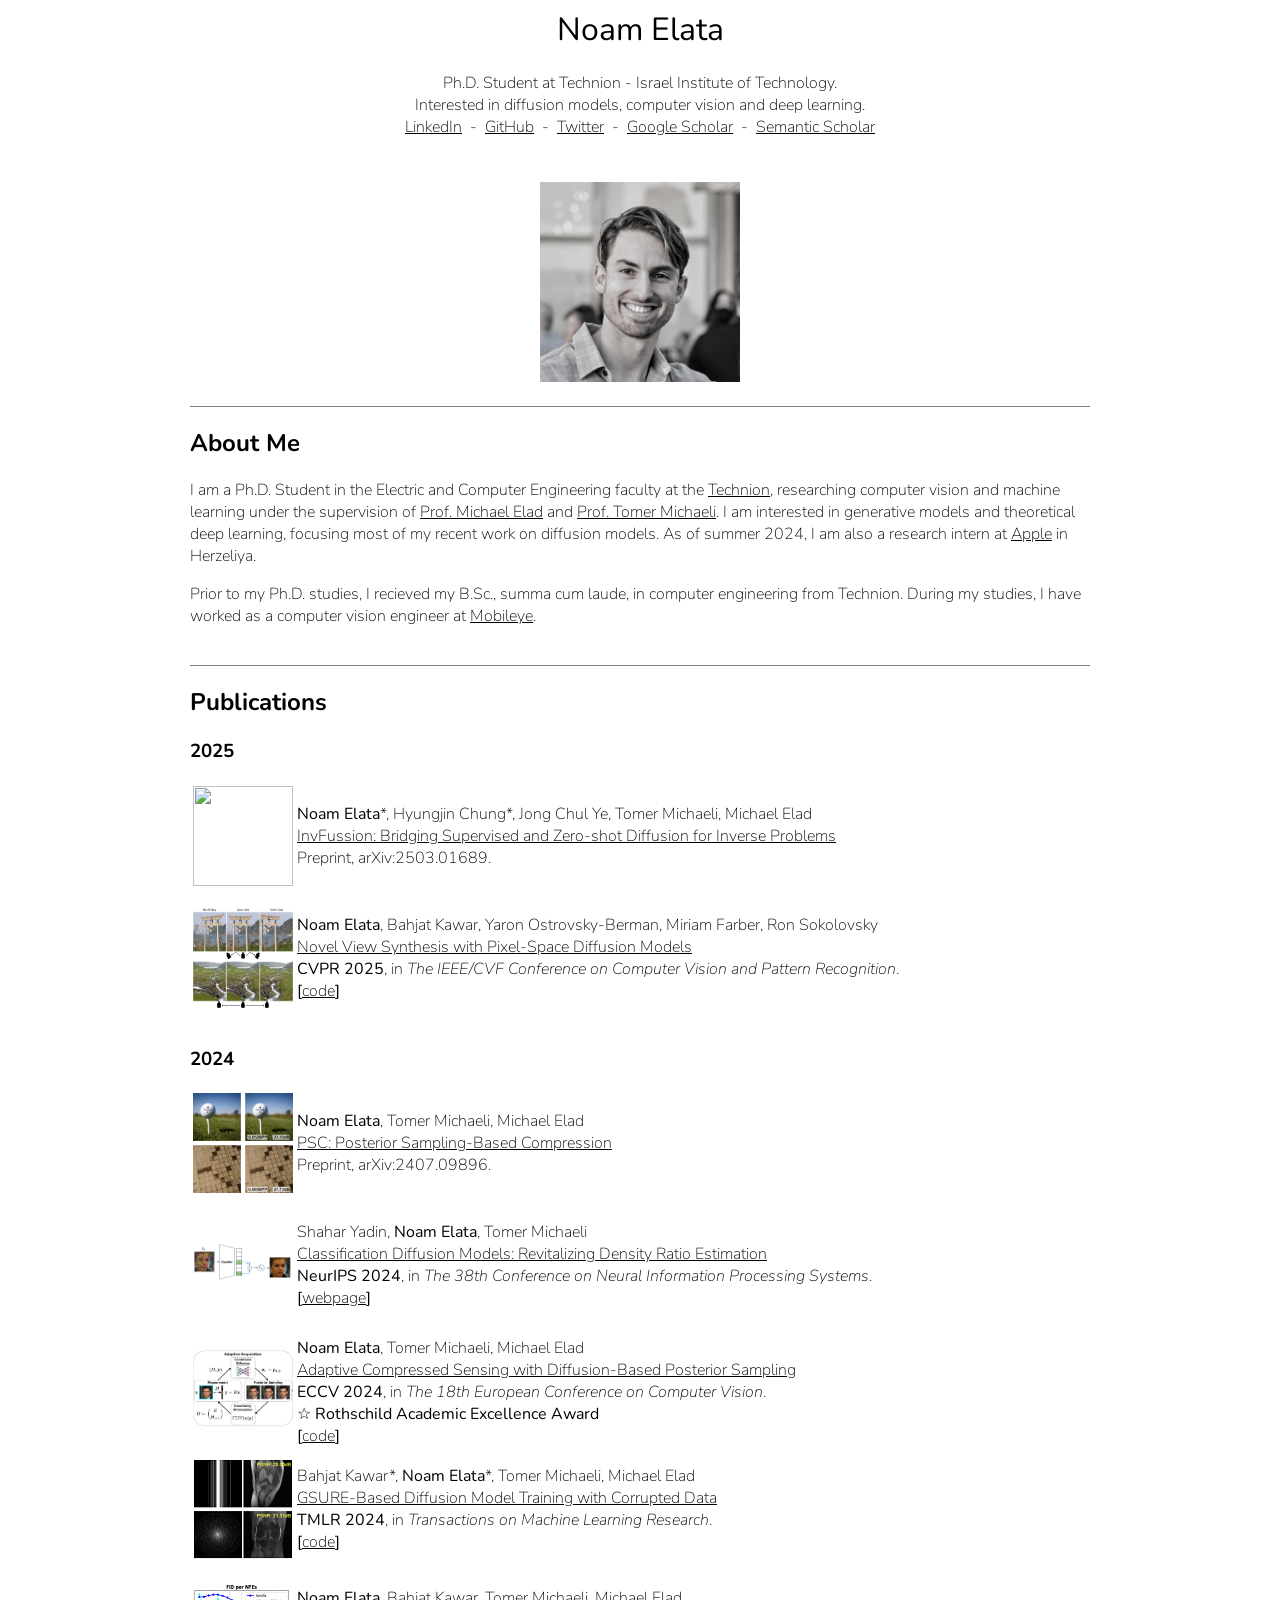
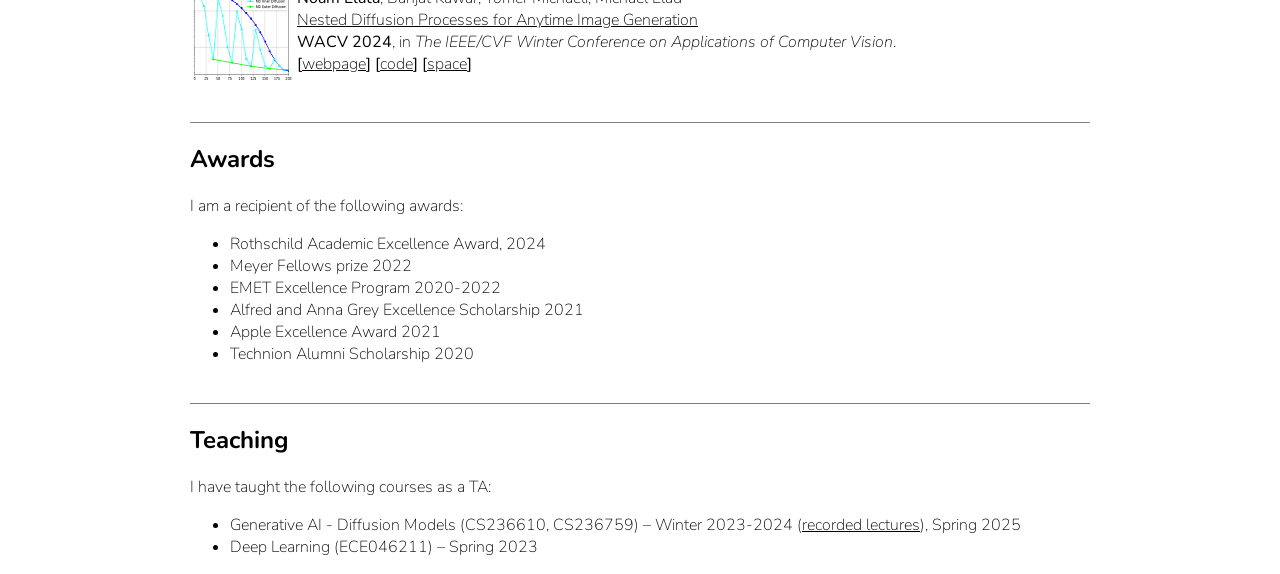
==== index.html @ 7df3a10f "adding invfussion" ====
<html>
<head>
<title>Noam Elata</title>
<meta name="google-site-verification" content="QjLkUt7GRHvXWyLqRw7NZ7MW0-3BEg5TfF4bl-kxZB0" />
<link rel="preconnect" href="https://fonts.googleapis.com">
<link rel="preconnect" href="https://fonts.gstatic.com" crossorigin>
<link href="https://fonts.googleapis.com/css2?family=Nunito:wght@200;400&display=swap" rel="stylesheet"> 
<style type="text/css">
.content {
    width:900px;
    text-align: left;
    font-family: 'Nunito', sans-serif;
    font-weight: 200;
}
h1 {
    font-weight: 400;
}
.banner {
    width:900px;
    padding:0px; margin:0px;
    position: absolute; top:4px; left:0px;
    z-index: 0;
}
.banner td {
    padding:0px; margin:0px;
}
.banner_img {
    width:132px; height: 132px;
    margin-right:9px;
    margin-left:9px;
}
.overlay {
    position: absolute; top:0px; left:0px;
    z-index: 1;
    text-align:center;
    width: 900px;
}
.grad-l {
    background: linear-gradient(to right, rgba(255, 255, 255, 0), rgba(255, 255, 255, 255));
    display:inline-block;
    height:140px;
    width:70px;
}
.grad-r {
    background: linear-gradient(to left, rgba(255, 255, 255, 0), rgba(255, 255, 255, 255));
    display:inline-block;
    height:140px;
    width:70px;
}
#vector-table {
    text-align:center;
    margin-left:5px;
    margin-right:5px;
    width:21px;
    transition: width 2s;
}
#vector-table tr, #vector-table td, #vector-table tbody {
    width:100%;
}
#vector-table td, .vt-like td {
    border: 1px solid gray;
    border-bottom: none;
}
#vector-table tr:last-child > td, .vt-like tr:last-child > td {
    border: 1px solid gray;
    border-bottom: 1px solid gray !important;
}
.menu-item {
    padding-left: 10px;
    padding-right: 10px;
    display:none;
}
.menu-item a {
    color:black;
    text-decoration:none;
}
.menu-item a:hover {
    text-decoration:underline;
}
.encdec {
    background-color:white;
    display:inline-block;
}
td.red {
    background:rgb(255,0,0);
}
td.blue {
    background:rgb(40,40,255);
}
td.green {
    background:rgb(0,150,0);
}
td.orange {
     background:rgb(255,165,0);
}
td.red:hover {
    background:rgb(255,50,50);
}
td.blue:hover {
    background:rgb(50,50,255);
}
td.green:hover {
    background:rgb(50,150,50);
}
td.orange:hover {
     background:rgb(255,205,40);
}
.lnk:link, .lnk:visited {
    color:black;
}
.lnk:hover {
    color:gray;
}
.article {
    height: 100px;
}
.article * {
    font-weight: 200;
}
.article b {
    font-weight: 400 !important;
}
.article-img {
    width:100px;
    height:100px;
    vertical-align:middle;
}
@media only screen and (max-width: 900px) {
    #banner-div { display:none !important; }
    #small-div { display:block !important; }
    .content { width:100% !important; }
    .article { margin-bottom:80px; }
}
</style>
<script type="text/javascript">
var shown = false;
function toggle_text() {
    var items = document.getElementsByClassName("menu-item");
    for (var i =0; i < items.length; i++) {
        if (shown) {
            items[i].style.display = "none";
        }
        else {
            items[i].style.display = "inline";
        }
    }
    shown = !shown;
}
function toggle_menu() {
    if (shown) {
        document.getElementById("vector-table").style.width="21px";
        setTimeout(toggle_text, 100);
    }
    else {
        document.getElementById("vector-table").style.width="161px";
        setTimeout(toggle_text, 1000);
    }
}
function show_menu() {
    if(!shown) {
        document.getElementById("vector-table").style.width="161px";
        setTimeout(toggle_text, 1000);
    }
}
</script>
</head>
<body dir="ltr">
<center><div class="content">
    <center>
        <h1>Noam Elata</h1>
        Ph.D. Student at Technion - Israel Institute of Technology.<br />
        Interested in diffusion models, computer vision and deep learning. <br />
        <a class="lnk" href="https://www.linkedin.com/in/noamelata">LinkedIn</a>&nbsp;&nbsp;-&nbsp;&nbsp;<a class="lnk" href="https://github.com/noamelata">GitHub</a>&nbsp;&nbsp;-&nbsp;&nbsp;<a class="lnk" href="https://twitter.com/noamelata">Twitter</a>&nbsp;&nbsp;-&nbsp;&nbsp;<a class="lnk" href="https://scholar.google.com/citations?user=88l-2DcAAAAJ">Google Scholar</a>&nbsp;&nbsp;-&nbsp;&nbsp;<a class="lnk" href="https://www.semanticscholar.org/author/Noam-Elata/2218362804">Semantic Scholar</a>
    </center>
    <br /><br />
    <div style="position:relative;height:180px;" id="banner-div">
        <center><img src="profile/Noam.jpg" style="width:200px;height:200px;" /></center>
    </div>

    <br /><br />
    <div id="about" style="border-top:1px solid gray;">
    <h2>About Me</h2>
    <p>
	I am a Ph.D. Student in the Electric and Computer Engineering faculty at the <a class="lnk" href="https://www.technion.ac.il/">Technion</a>, researching computer vision and machine learning under the supervision of <a class="lnk" href="https://elad.cs.technion.ac.il/">Prof. Michael Elad</a> and <a class="lnk" href="https://tomer.net.technion.ac.il/">Prof. Tomer Michaeli</a>. I am interested in generative models and theoretical deep learning, focusing most of my recent work on diffusion models. As of summer 2024, I am also a research intern at <a class="lnk" href="https://www.apple.com/">Apple</a> in Herzeliya.
    </p><p>
    Prior to my Ph.D. studies, I recieved my B.Sc., summa cum laude, in computer engineering from Technion. During my studies, I have worked as a computer vision engineer at <a class="lnk" href="https://www.mobileye.com/">Mobileye</a>.
    </p>
    </div>
    <br />
    <div id="pub" style="border-top:1px solid gray;">
    <h2>Publications</h2>
    <h3>2025</h3>

    <div class="article"><table><tr>
    <td valign="middle"><img src="figures/InvFussion.png" class="article-img" /></td>
    <td valign="middle"><b>Noam Elata</b>*, Hyungjin Chung*, Jong Chul Ye, Tomer Michaeli, Michael Elad<br />
    <a class="lnk" href="https://arxiv.org/abs/2504.01689">InvFussion: Bridging Supervised and Zero-shot Diffusion for Inverse Problems</a><br />
    Preprint, arXiv:2503.01689.<br />
    </tr></table></div> <br />
    <div class="article"><table><tr>
        <td valign="middle"><img src="figures/VIVID-icon.png" class="article-img" /></td>
        <td valign="middle"><b>Noam Elata</b>, Bahjat Kawar, Yaron Ostrovsky-Berman, Miriam Farber, Ron Sokolovsky<br />
        <a class="lnk" href="https://arxiv.org/abs/2411.07765">Novel View Synthesis with Pixel-Space Diffusion Models</a><br />
        <b>CVPR 2025</b>, in <i>The IEEE/CVF Conference on Computer Vision and Pattern Recognition</i>.<br />
         <b>[</b><a class="lnk" href="https://github.com/apple/ml-vivid">code</a><b>]</b></td>
    </tr></table></div> <br />
    <h3>2024</h3>
    <div class="article"><table><tr>
        <td valign="middle"><img src="figures/compression-icon.png" class="article-img" /></td>
        <td valign="middle"><b>Noam Elata</b>, Tomer Michaeli, Michael Elad<br />
        <a class="lnk" href="https://arxiv.org/abs/2407.09896">PSC: Posterior Sampling-Based Compression</a><br />
        Preprint, arXiv:2407.09896.<br />
        <!-- <b>[</b><a class="lnk" href="https://github.com/noamelata/AdaSense">code</a><b>]</b></td> -->
    </tr></table></div> <br />
    <div class="article"><table><tr>
        <td valign="middle"><img src="figures/CDM.png" class="article-img" /></td>
        <td valign="middle">Shahar Yadin, <b>Noam Elata</b>, Tomer Michaeli<br />
        <a class="lnk" href="https://arxiv.org/abs/2402.10095">Classification Diffusion Models: Revitalizing Density Ratio Estimation</a><br />
        <b>NeurIPS 2024</b>, in <i>The 38th Conference on Neural Information Processing Systems</i>.<br />
        <b>[</b><a class="lnk" href="https://shaharyadin.github.io/CDM/">webpage</a><b>]</b></td>
    </tr></table></div> <br />
    <div class="article"><table><tr>
        <td valign="middle"><img src="figures/AdaSense-Diagram.png" class="article-img" /></td>
        <td valign="middle"><b>Noam Elata</b>, Tomer Michaeli, Michael Elad<br />
        <a class="lnk" href="https://arxiv.org/abs/2407.08256">Adaptive Compressed Sensing with Diffusion-Based Posterior Sampling</a><br />
        <b>ECCV 2024</b>, in <i>The 18th European Conference on Computer Vision</i>.<br />
        <b> &star; Rothschild Academic Excellence Award</b><br />
        <b>[</b><a class="lnk" href="https://github.com/noamelata/AdaSense">code</a><b>]</b></td>
    </tr></table></div> <br />
    <div class="article"><table><tr>
        <td valign="middle"><img src="figures/gsure.png" class="article-img" /></td>
        <td valign="middle">Bahjat Kawar*, <b>Noam Elata</b>*, Tomer Michaeli, Michael Elad<br />
        <a class="lnk" href="https://arxiv.org/abs/2305.13128">GSURE-Based Diffusion Model Training with Corrupted Data</a><br />
        <b>TMLR 2024</b>, in <i>Transactions on Machine Learning Research</i>.<br />
        <b>[</b><a class="lnk" href="https://github.com/bahjat-kawar/gsure-diffusion">code</a><b>]</b></td>
    </tr></table></div> <br />
	    <div class="article"><table><tr>
        <td valign="middle"><img src="figures/nested.png" class="article-img" /></td>
        <td valign="middle"><b>Noam Elata</b>, Bahjat Kawar, Tomer Michaeli, Michael Elad<br />
        <a class="lnk" href="https://arxiv.org/abs/2305.19066">Nested Diffusion Processes for Anytime Image Generation</a><br />
        <b>WACV 2024</b>, in <i>The IEEE/CVF Winter Conference on Applications of Computer Vision</i>.<br />
        <b>[</b><a class="lnk" href="https://noamelata.github.io/NestedDiffusion">webpage</a><b>]</b>
        <b>[</b><a class="lnk" href="https://github.com/noamelata/NestedDiffusion">code</a><b>]</b>
        <b>[</b><a class="lnk" href="https://huggingface.co/spaces/noamelata/Nested-Diffusion">space</a><b>]</b></td>
    </tr></table></div> <br />    
    <br />
    <div id="awards" style="border-top:1px solid gray;">
    <h2>Awards</h2>
    I am a recipient of the following awards:
    <ul>
        <li>Rothschild Academic Excellence Award, 2024</li>
        <li>Meyer Fellows prize 2022</li>
        <li>EMET Excellence Program 2020-2022</li>
        <li>Alfred and Anna Grey Excellence Scholarship 2021</li>
        <li>Apple Excellence Award 2021</li>
        <li>Technion Alumni Scholarship 2020</li>
    </ul>
    </div>
    <br />
    <div id="teach" style="border-top:1px solid gray;">
    <h2>Teaching</h2>
    I have taught the following courses as a TA:
    <ul>
        <li>Generative AI - Diffusion Models (CS236610, CS236759) &ndash; Winter 2023-2024 (<a class="lnk" href=https://www.youtube.com/playlist?list=PL0H3pMD88m8XPBlWoWGyal45MtnwKLSkQ>recorded lectures</a>), Spring 2025 </li>
        <li>Deep Learning (ECE046211) &ndash; Spring 2023</li>
    </ul>
    </div>
</div></center>
</body>
</html>
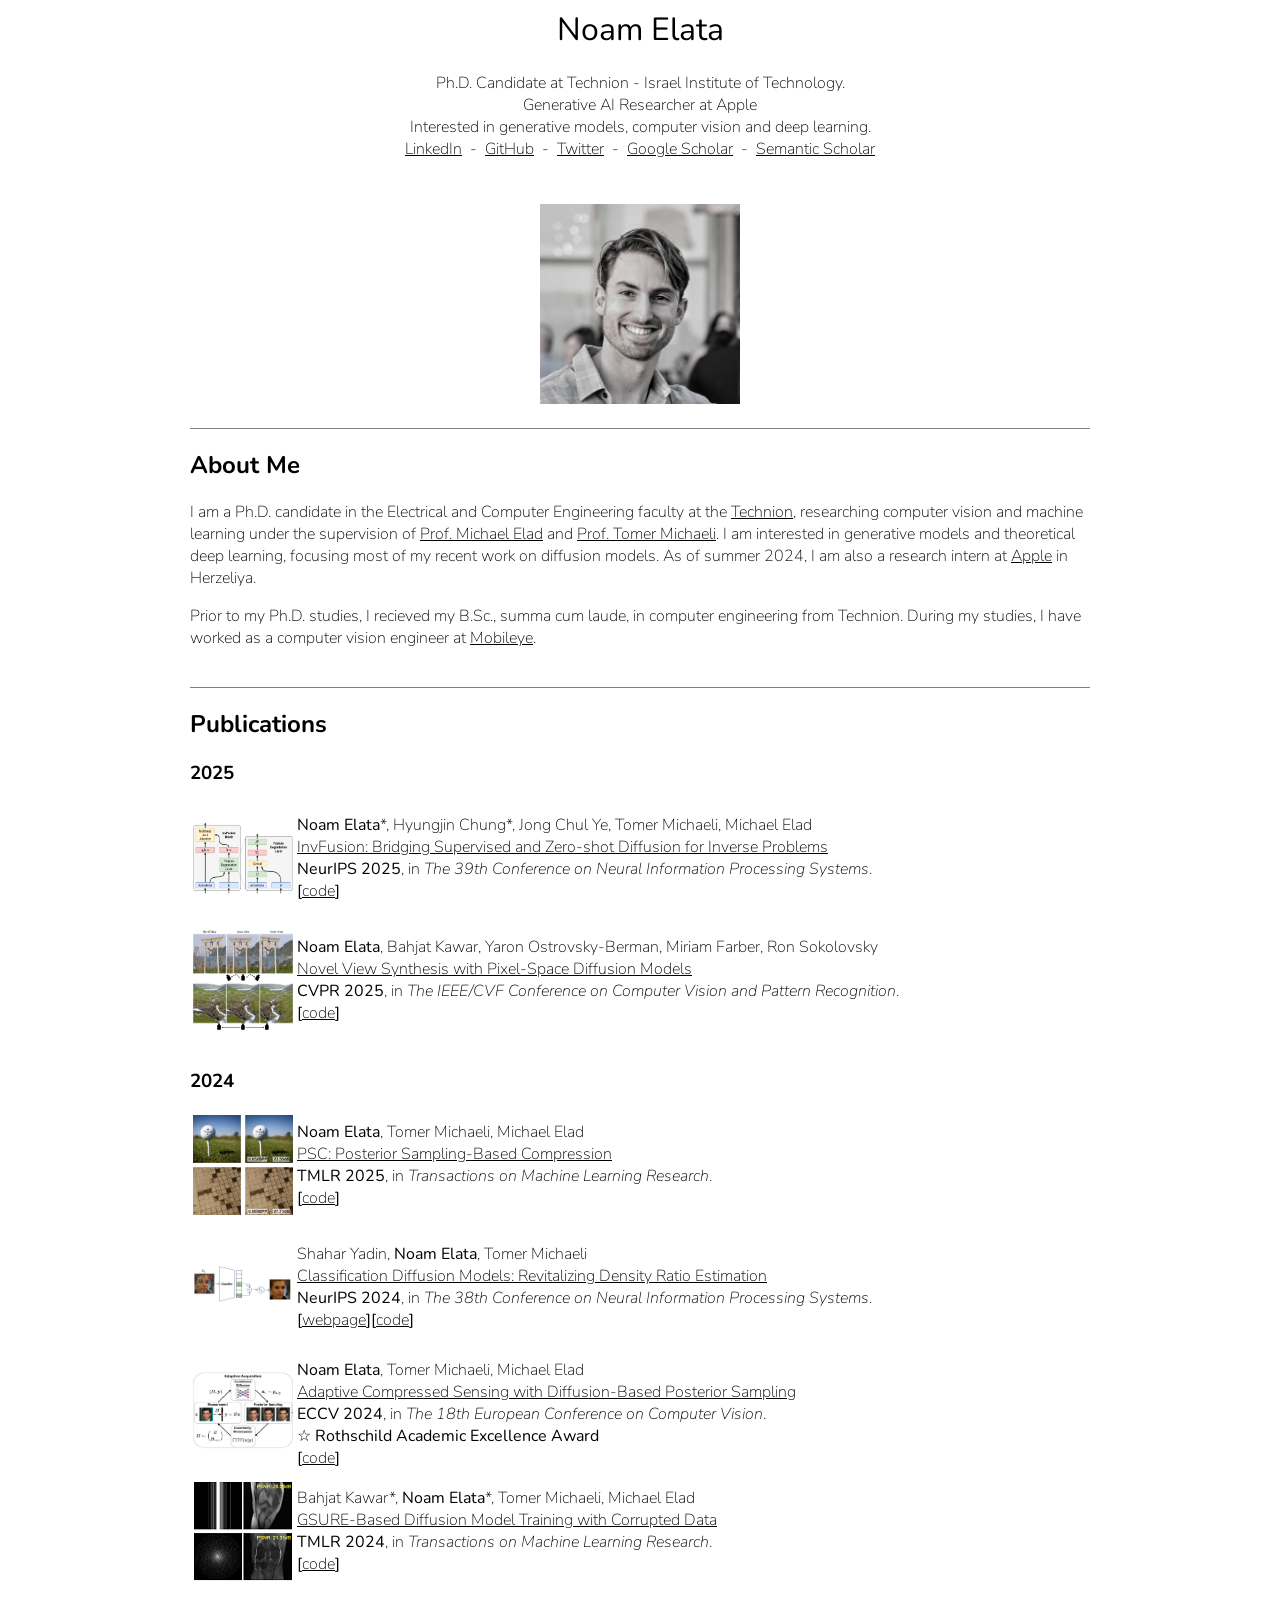
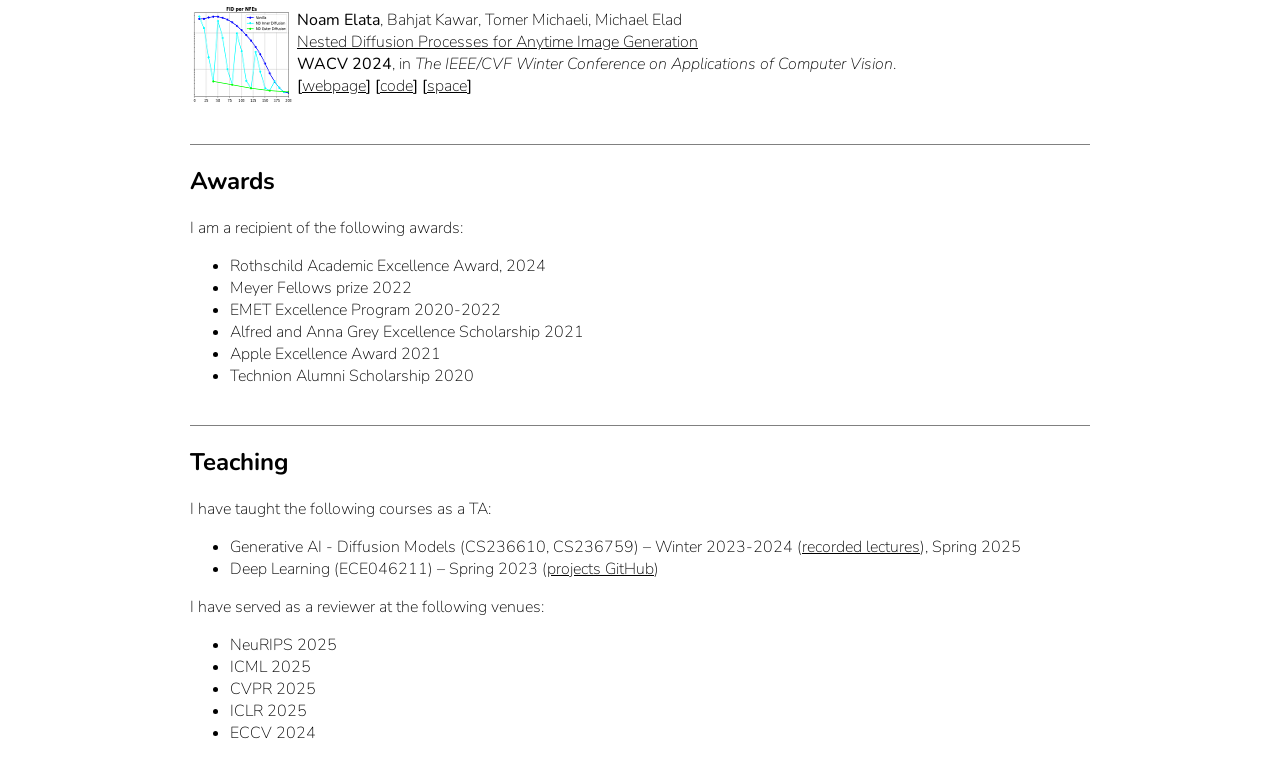
==== commit d5aceef0: "acceptance updates" ====
--- a/index.html
+++ b/index.html
@@ -168,8 +168,9 @@
 <center><div class="content">
     <center>
         <h1>Noam Elata</h1>
-        Ph.D. Student at Technion - Israel Institute of Technology.<br />
-        Interested in diffusion models, computer vision and deep learning. <br />
+        Ph.D. Candidate at Technion - Israel Institute of Technology.<br />
+        Generative AI Researcher at Apple<br />
+        Interested in generative models, computer vision and deep learning. <br />
         <a class="lnk" href="https://www.linkedin.com/in/noamelata">LinkedIn</a>&nbsp;&nbsp;-&nbsp;&nbsp;<a class="lnk" href="https://github.com/noamelata">GitHub</a>&nbsp;&nbsp;-&nbsp;&nbsp;<a class="lnk" href="https://twitter.com/noamelata">Twitter</a>&nbsp;&nbsp;-&nbsp;&nbsp;<a class="lnk" href="https://scholar.google.com/citations?user=88l-2DcAAAAJ">Google Scholar</a>&nbsp;&nbsp;-&nbsp;&nbsp;<a class="lnk" href="https://www.semanticscholar.org/author/Noam-Elata/2218362804">Semantic Scholar</a>
     </center>
     <br /><br />
@@ -181,7 +182,7 @@
     <div id="about" style="border-top:1px solid gray;">
     <h2>About Me</h2>
     <p>
-	I am a Ph.D. Student in the Electric and Computer Engineering faculty at the <a class="lnk" href="https://www.technion.ac.il/">Technion</a>, researching computer vision and machine learning under the supervision of <a class="lnk" href="https://elad.cs.technion.ac.il/">Prof. Michael Elad</a> and <a class="lnk" href="https://tomer.net.technion.ac.il/">Prof. Tomer Michaeli</a>. I am interested in generative models and theoretical deep learning, focusing most of my recent work on diffusion models. As of summer 2024, I am also a research intern at <a class="lnk" href="https://www.apple.com/">Apple</a> in Herzeliya.
+	I am a Ph.D. candidate in the Electrical and Computer Engineering faculty at the <a class="lnk" href="https://www.technion.ac.il/">Technion</a>, researching computer vision and machine learning under the supervision of <a class="lnk" href="https://elad.cs.technion.ac.il/">Prof. Michael Elad</a> and <a class="lnk" href="https://tomer.net.technion.ac.il/">Prof. Tomer Michaeli</a>. I am interested in generative models and theoretical deep learning, focusing most of my recent work on diffusion models. As of summer 2024, I am also a research intern at <a class="lnk" href="https://www.apple.com/">Apple</a> in Herzeliya.
     </p><p>
     Prior to my Ph.D. studies, I recieved my B.Sc., summa cum laude, in computer engineering from Technion. During my studies, I have worked as a computer vision engineer at <a class="lnk" href="https://www.mobileye.com/">Mobileye</a>.
     </p>
@@ -192,32 +193,33 @@
     <h3>2025</h3>
 
     <div class="article"><table><tr>
-    <td valign="middle"><img src="figures/InvFussion.png" class="article-img" /></td>
-    <td valign="middle"><b>Noam Elata</b>*, Hyungjin Chung*, Jong Chul Ye, Tomer Michaeli, Michael Elad<br />
-    <a class="lnk" href="https://arxiv.org/abs/2504.01689">InvFussion: Bridging Supervised and Zero-shot Diffusion for Inverse Problems</a><br />
-    Preprint, arXiv:2503.01689.<br />
+        <td valign="middle"><img src="figures/InvFusion.png" class="article-img" /></td>
+        <td valign="middle"><b>Noam Elata</b>*, Hyungjin Chung*, Jong Chul Ye, Tomer Michaeli, Michael Elad<br />
+        <a class="lnk" href="https://arxiv.org/abs/2504.01689">InvFusion: Bridging Supervised and Zero-shot Diffusion for Inverse Problems</a><br />
+        <b>NeurIPS 2025</b>, in <i>The 39th Conference on Neural Information Processing Systems</i>.<br />
+        <b>[</b><a class="lnk" href="https://github.com/noamelata/InvFusion">code</a><b>]</b></td>
     </tr></table></div> <br />
     <div class="article"><table><tr>
         <td valign="middle"><img src="figures/VIVID-icon.png" class="article-img" /></td>
         <td valign="middle"><b>Noam Elata</b>, Bahjat Kawar, Yaron Ostrovsky-Berman, Miriam Farber, Ron Sokolovsky<br />
         <a class="lnk" href="https://arxiv.org/abs/2411.07765">Novel View Synthesis with Pixel-Space Diffusion Models</a><br />
         <b>CVPR 2025</b>, in <i>The IEEE/CVF Conference on Computer Vision and Pattern Recognition</i>.<br />
-         <b>[</b><a class="lnk" href="https://github.com/apple/ml-vivid">code</a><b>]</b></td>
+        <b>[</b><a class="lnk" href="https://github.com/apple/ml-vivid">code</a><b>]</b></td>
     </tr></table></div> <br />
     <h3>2024</h3>
     <div class="article"><table><tr>
         <td valign="middle"><img src="figures/compression-icon.png" class="article-img" /></td>
         <td valign="middle"><b>Noam Elata</b>, Tomer Michaeli, Michael Elad<br />
         <a class="lnk" href="https://arxiv.org/abs/2407.09896">PSC: Posterior Sampling-Based Compression</a><br />
-        Preprint, arXiv:2407.09896.<br />
-        <!-- <b>[</b><a class="lnk" href="https://github.com/noamelata/AdaSense">code</a><b>]</b></td> -->
+        <b>TMLR 2025</b>, in <i>Transactions on Machine Learning Research</i>.<br />
+        <b>[</b><a class="lnk" href="https://github.com/noamelata/PSC">code</a><b>]</b></td>
     </tr></table></div> <br />
     <div class="article"><table><tr>
         <td valign="middle"><img src="figures/CDM.png" class="article-img" /></td>
         <td valign="middle">Shahar Yadin, <b>Noam Elata</b>, Tomer Michaeli<br />
         <a class="lnk" href="https://arxiv.org/abs/2402.10095">Classification Diffusion Models: Revitalizing Density Ratio Estimation</a><br />
         <b>NeurIPS 2024</b>, in <i>The 38th Conference on Neural Information Processing Systems</i>.<br />
-        <b>[</b><a class="lnk" href="https://shaharyadin.github.io/CDM/">webpage</a><b>]</b></td>
+        <b>[</b><a class="lnk" href="https://shaharyadin.github.io/CDM/">webpage</a><b>][</b><a class="lnk" href="https://github.com/shaharYadin/CDM">code</a><b>]</b></td>
     </tr></table></div> <br />
     <div class="article"><table><tr>
         <td valign="middle"><img src="figures/AdaSense-Diagram.png" class="article-img" /></td>
@@ -262,7 +264,15 @@
     I have taught the following courses as a TA:
     <ul>
         <li>Generative AI - Diffusion Models (CS236610, CS236759) &ndash; Winter 2023-2024 (<a class="lnk" href=https://www.youtube.com/playlist?list=PL0H3pMD88m8XPBlWoWGyal45MtnwKLSkQ>recorded lectures</a>), Spring 2025 </li>
-        <li>Deep Learning (ECE046211) &ndash; Spring 2023</li>
+        <li>Deep Learning (ECE046211) &ndash; Spring 2023 (<a class="lnk" href=https://taldatech.github.io/ee046211-deep-learning/>projects GitHub</a>)</li>
+    </ul>
+    I have served as a reviewer at the following venues:
+    <ul>
+        <li>NeuRIPS 2025</li>
+        <li>ICML 2025</li>
+        <li>CVPR 2025</li>
+        <li>ICLR 2025</li>
+        <li>ECCV 2024</li>
     </ul>
     </div>
 </div></center>
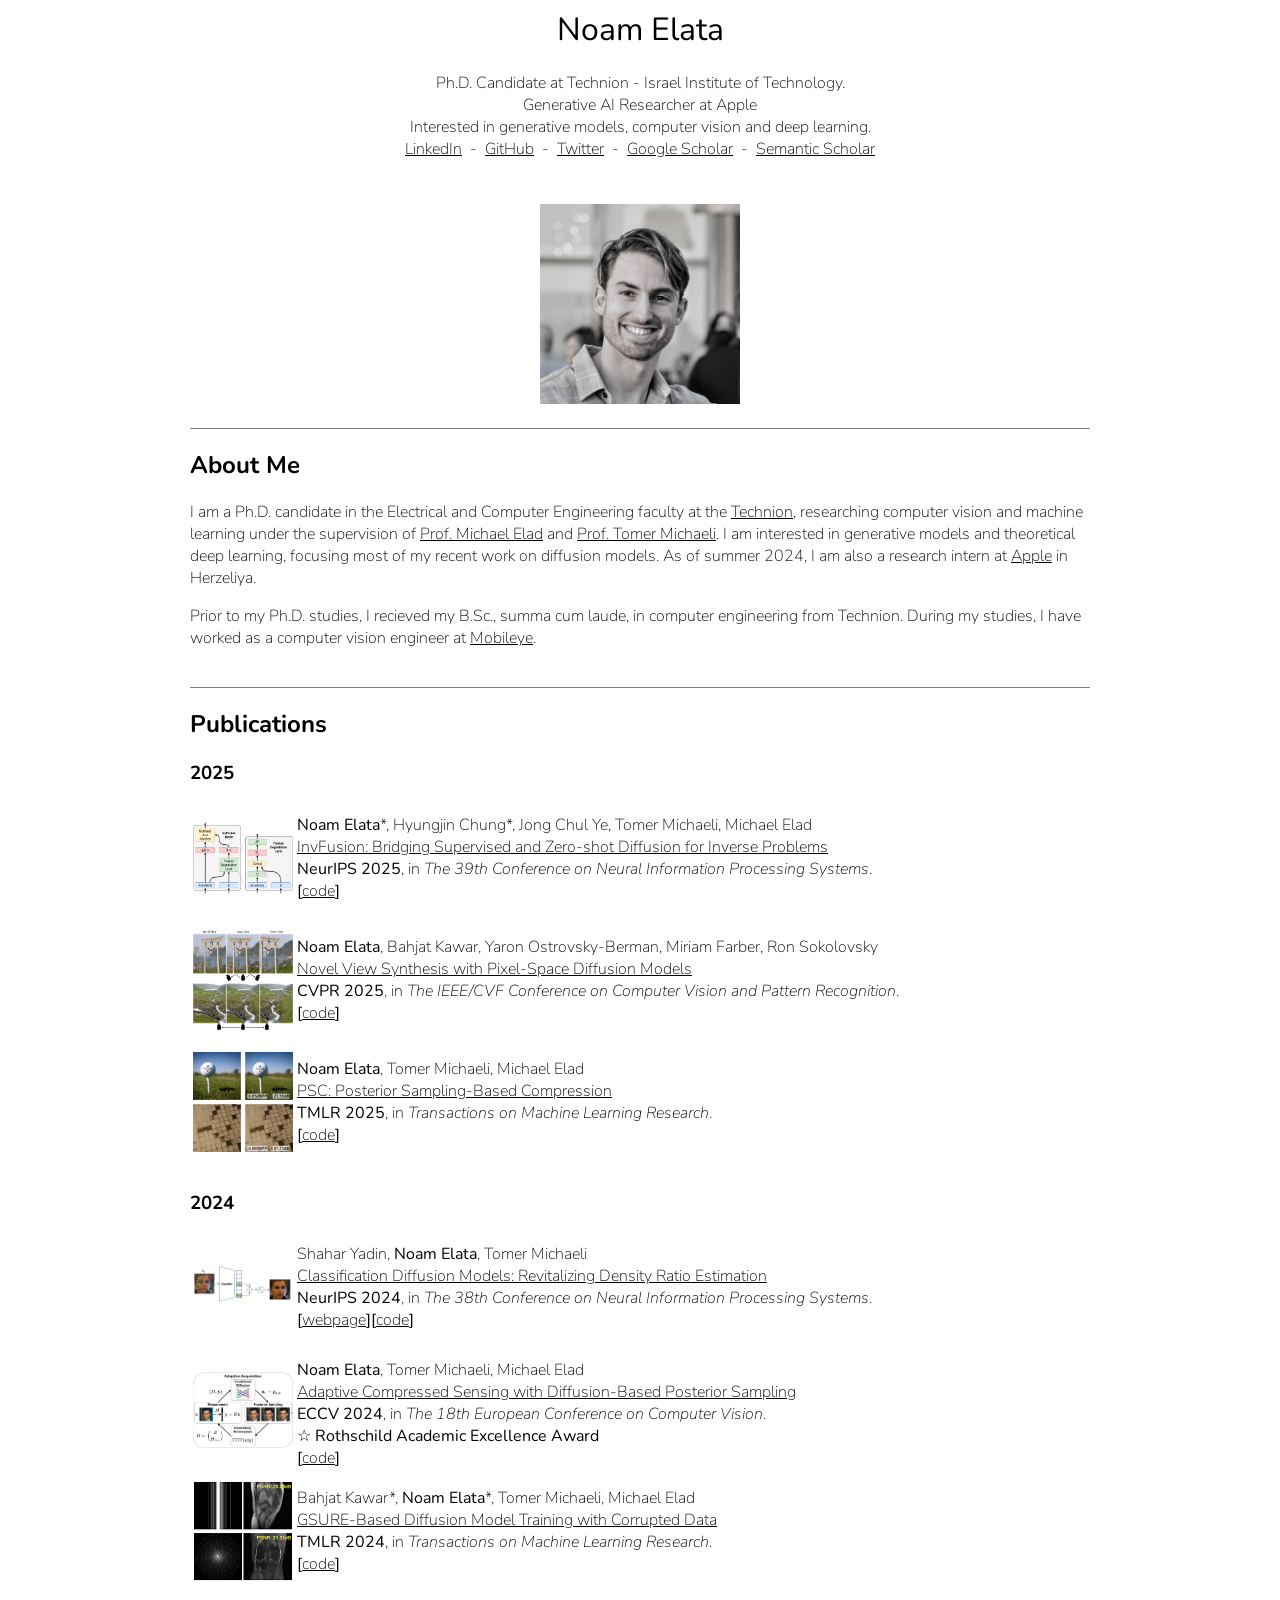
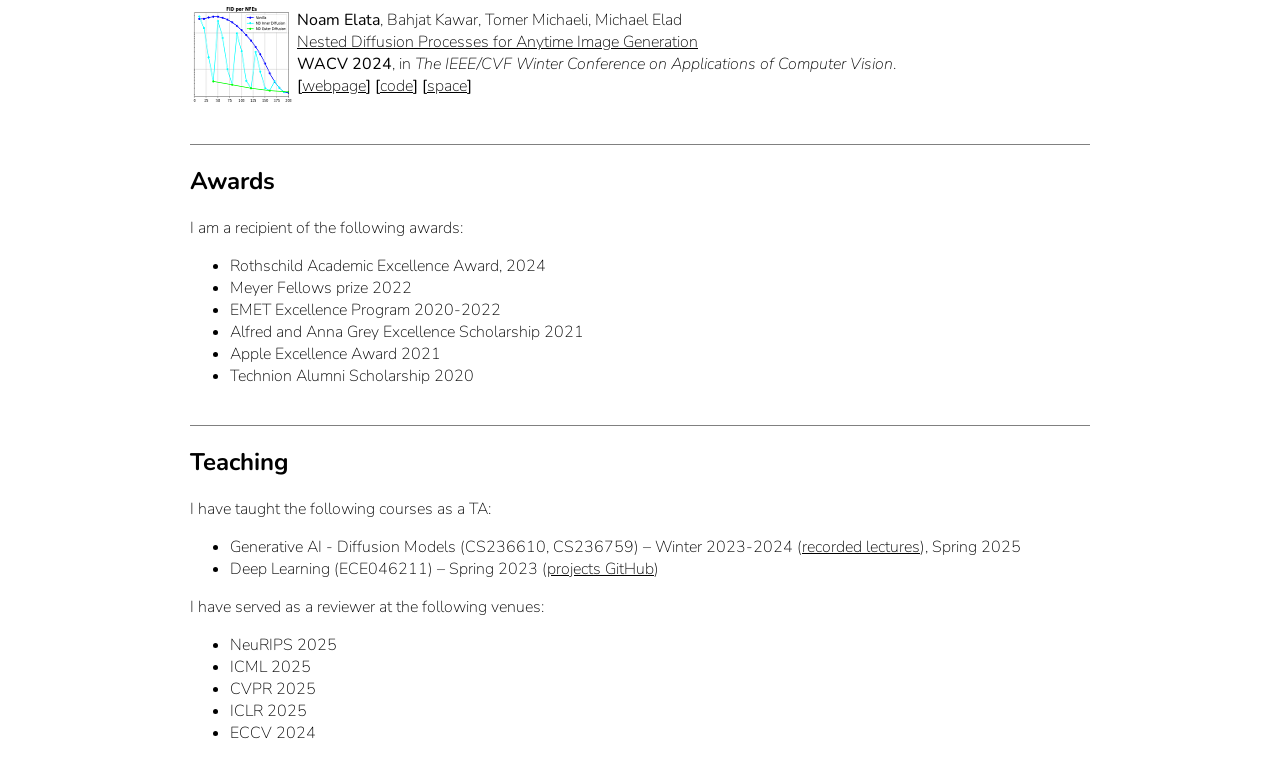
==== commit 7a3b2e44: "moving PSC" ====
--- a/index.html
+++ b/index.html
@@ -206,7 +206,6 @@
         <b>CVPR 2025</b>, in <i>The IEEE/CVF Conference on Computer Vision and Pattern Recognition</i>.<br />
         <b>[</b><a class="lnk" href="https://github.com/apple/ml-vivid">code</a><b>]</b></td>
     </tr></table></div> <br />
-    <h3>2024</h3>
     <div class="article"><table><tr>
         <td valign="middle"><img src="figures/compression-icon.png" class="article-img" /></td>
         <td valign="middle"><b>Noam Elata</b>, Tomer Michaeli, Michael Elad<br />
@@ -214,6 +213,7 @@
         <b>TMLR 2025</b>, in <i>Transactions on Machine Learning Research</i>.<br />
         <b>[</b><a class="lnk" href="https://github.com/noamelata/PSC">code</a><b>]</b></td>
     </tr></table></div> <br />
+    <h3>2024</h3>
     <div class="article"><table><tr>
         <td valign="middle"><img src="figures/CDM.png" class="article-img" /></td>
         <td valign="middle">Shahar Yadin, <b>Noam Elata</b>, Tomer Michaeli<br />
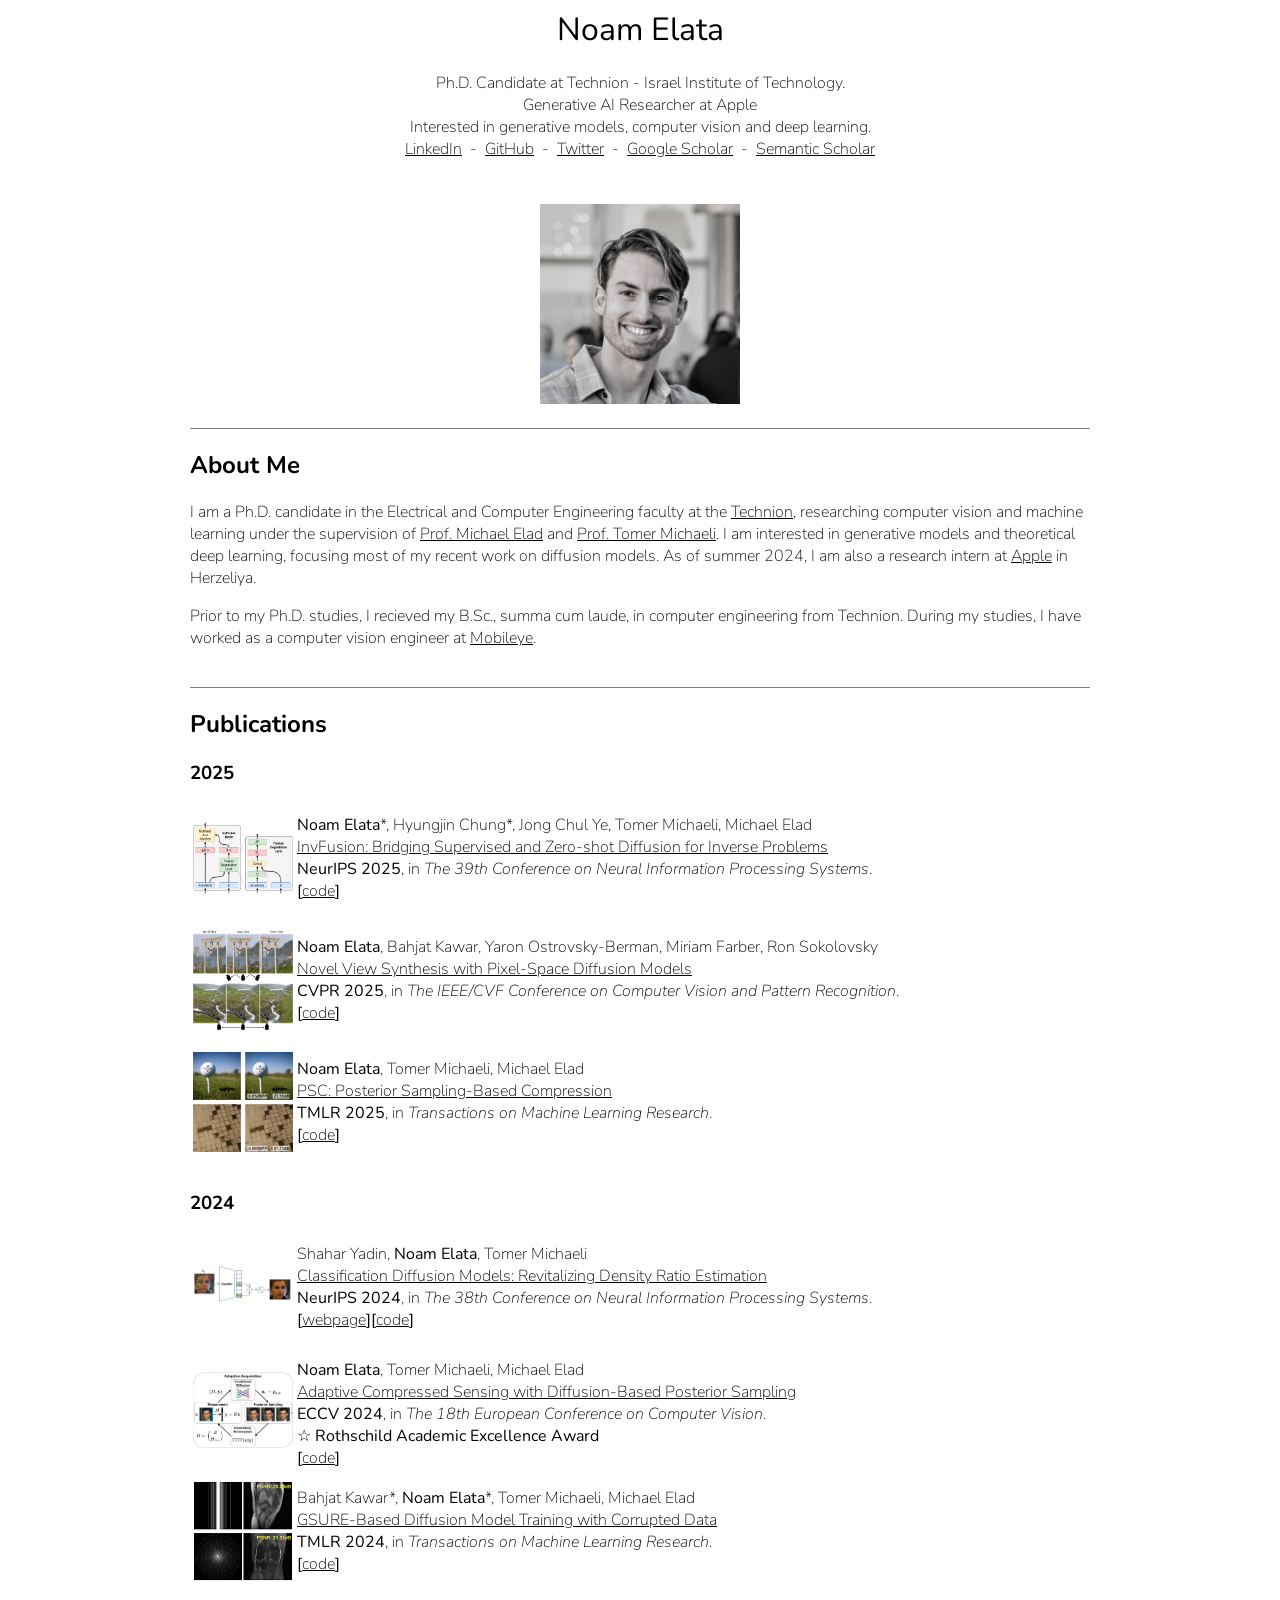
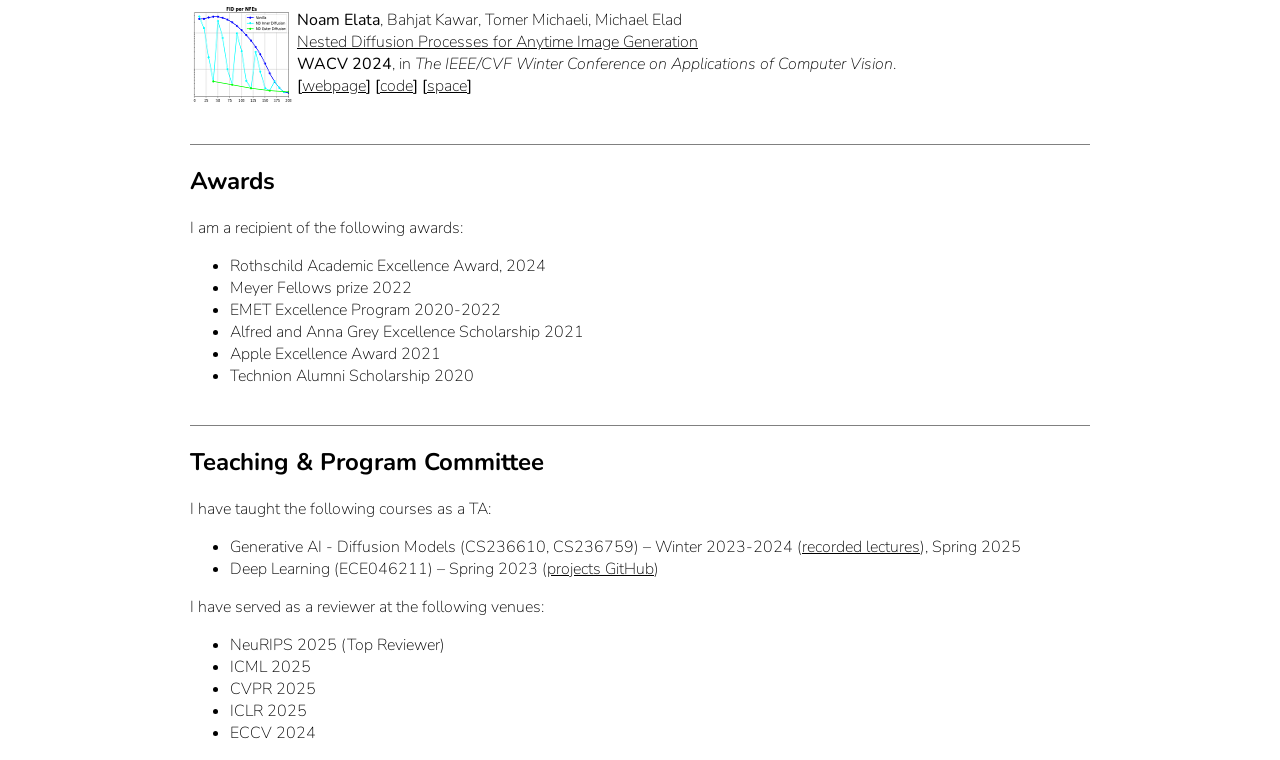
==== commit 3884697a: "updates" ====
--- a/index.html
+++ b/index.html
@@ -260,7 +260,7 @@
     </div>
     <br />
     <div id="teach" style="border-top:1px solid gray;">
-    <h2>Teaching</h2>
+    <h2>Teaching & Program Committee</h2>
     I have taught the following courses as a TA:
     <ul>
         <li>Generative AI - Diffusion Models (CS236610, CS236759) &ndash; Winter 2023-2024 (<a class="lnk" href=https://www.youtube.com/playlist?list=PL0H3pMD88m8XPBlWoWGyal45MtnwKLSkQ>recorded lectures</a>), Spring 2025 </li>
@@ -268,7 +268,7 @@
     </ul>
     I have served as a reviewer at the following venues:
     <ul>
-        <li>NeuRIPS 2025</li>
+        <li>NeuRIPS 2025 (Top Reviewer)</li>
         <li>ICML 2025</li>
         <li>CVPR 2025</li>
         <li>ICLR 2025</li>
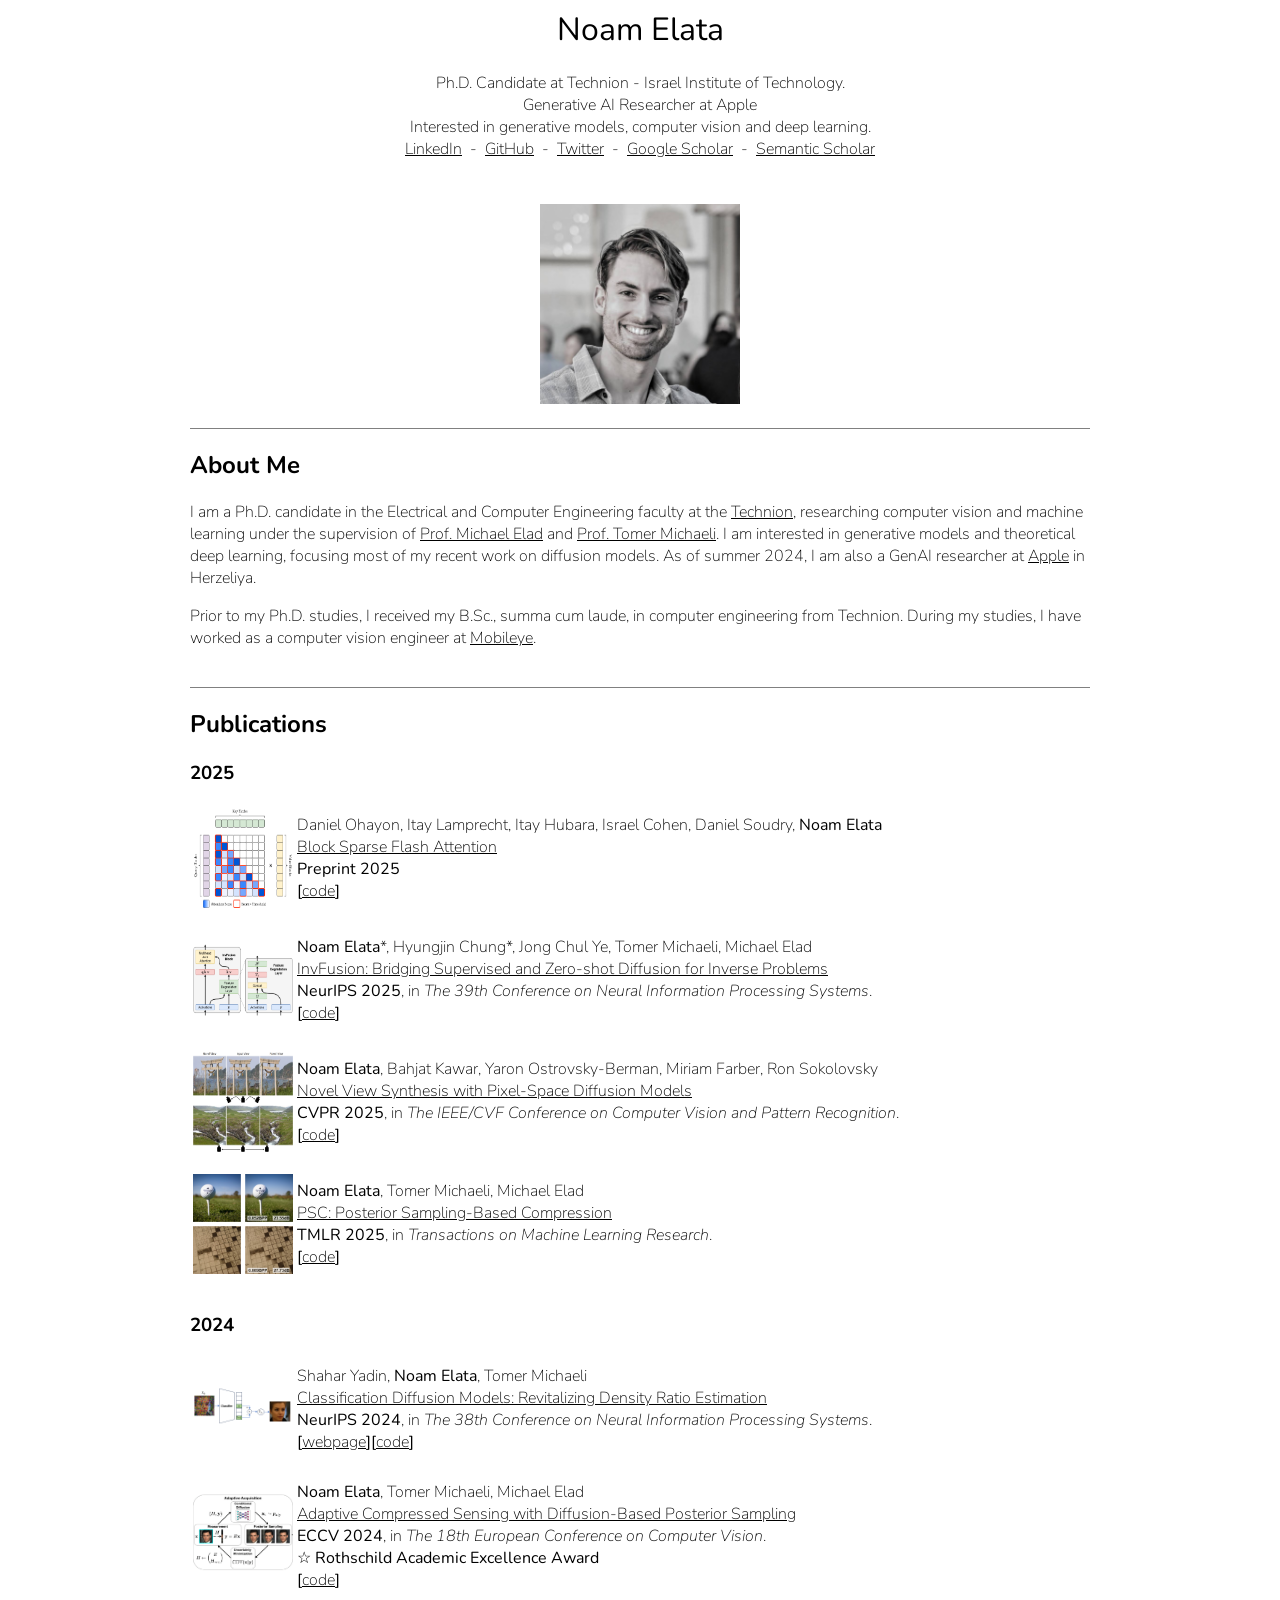
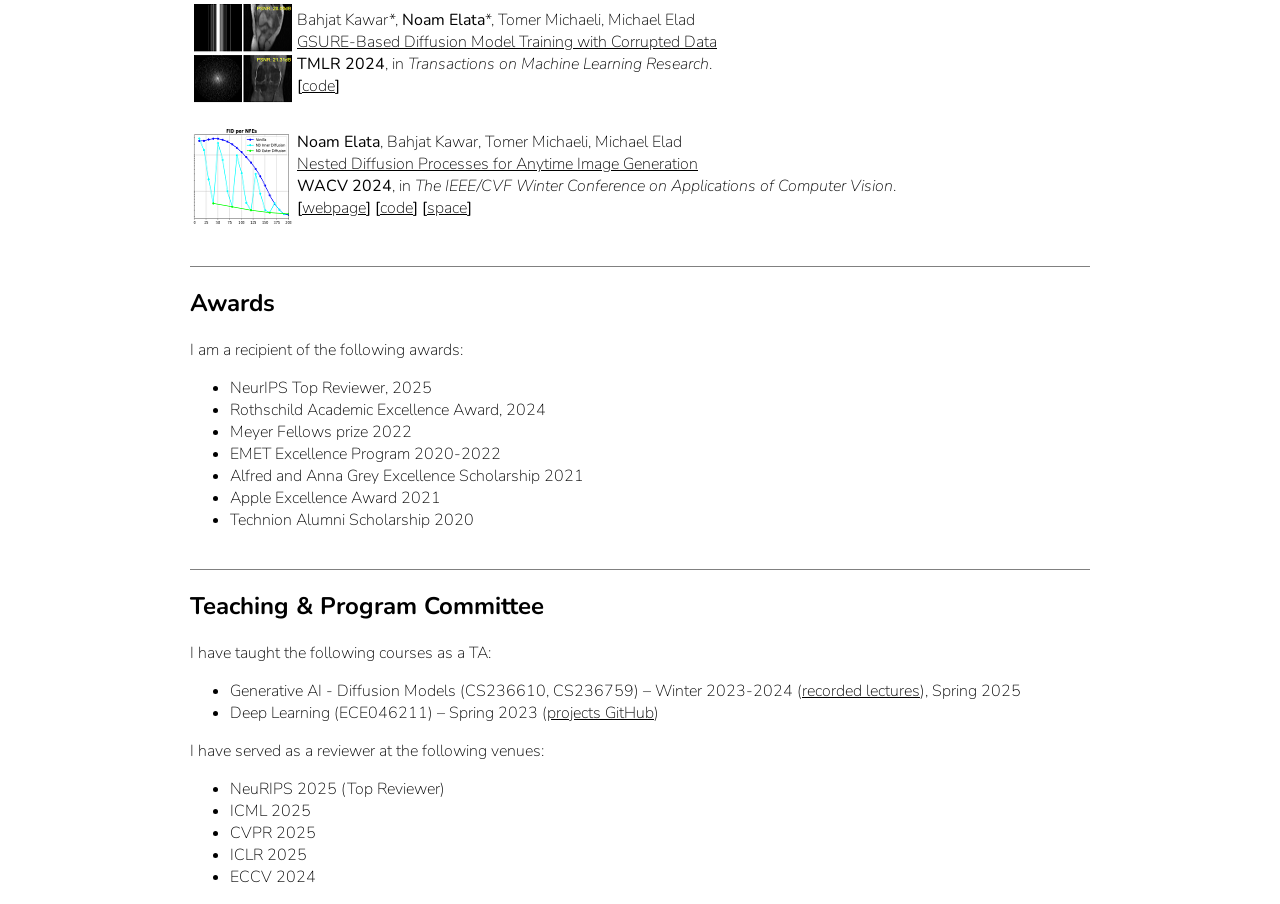
==== commit 8768b902: "adding BSFA" ====
--- a/index.html
+++ b/index.html
@@ -182,16 +182,22 @@
     <div id="about" style="border-top:1px solid gray;">
     <h2>About Me</h2>
     <p>
-	I am a Ph.D. candidate in the Electrical and Computer Engineering faculty at the <a class="lnk" href="https://www.technion.ac.il/">Technion</a>, researching computer vision and machine learning under the supervision of <a class="lnk" href="https://elad.cs.technion.ac.il/">Prof. Michael Elad</a> and <a class="lnk" href="https://tomer.net.technion.ac.il/">Prof. Tomer Michaeli</a>. I am interested in generative models and theoretical deep learning, focusing most of my recent work on diffusion models. As of summer 2024, I am also a research intern at <a class="lnk" href="https://www.apple.com/">Apple</a> in Herzeliya.
+	I am a Ph.D. candidate in the Electrical and Computer Engineering faculty at the <a class="lnk" href="https://www.technion.ac.il/">Technion</a>, researching computer vision and machine learning under the supervision of <a class="lnk" href="https://elad.cs.technion.ac.il/">Prof. Michael Elad</a> and <a class="lnk" href="https://tomer.net.technion.ac.il/">Prof. Tomer Michaeli</a>. I am interested in generative models and theoretical deep learning, focusing most of my recent work on diffusion models. As of summer 2024, I am also a GenAI researcher at <a class="lnk" href="https://www.apple.com/">Apple</a> in Herzeliya.
     </p><p>
-    Prior to my Ph.D. studies, I recieved my B.Sc., summa cum laude, in computer engineering from Technion. During my studies, I have worked as a computer vision engineer at <a class="lnk" href="https://www.mobileye.com/">Mobileye</a>.
+    Prior to my Ph.D. studies, I received my B.Sc., summa cum laude, in computer engineering from Technion. During my studies, I have worked as a computer vision engineer at <a class="lnk" href="https://www.mobileye.com/">Mobileye</a>.
     </p>
     </div>
     <br />
     <div id="pub" style="border-top:1px solid gray;">
     <h2>Publications</h2>
     <h3>2025</h3>
-
+    <div class="article"><table><tr>
+        <td valign="middle"><img src="figures/BSFA.png" class="article-img" /></td>
+        <td valign="middle">Daniel Ohayon, Itay Lamprecht, Itay Hubara, Israel Cohen, Daniel Soudry, <b>Noam Elata</b><br />
+        <a class="lnk" href="https://arxiv.org/abs/2512.07011">Block Sparse Flash Attention</a><br />
+        <b>Preprint 2025</b><br />
+        <b>[</b><a class="lnk" href="https://github.com/Danielohayon/Block-Sparse-Flash-Attention">code</a><b>]</b></td>
+    </tr></table></div> <br />
     <div class="article"><table><tr>
         <td valign="middle"><img src="figures/InvFusion.png" class="article-img" /></td>
         <td valign="middle"><b>Noam Elata</b>*, Hyungjin Chung*, Jong Chul Ye, Tomer Michaeli, Michael Elad<br />
@@ -250,6 +256,7 @@
     <h2>Awards</h2>
     I am a recipient of the following awards:
     <ul>
+        <li>NeurIPS Top Reviewer, 2025</li>
         <li>Rothschild Academic Excellence Award, 2024</li>
         <li>Meyer Fellows prize 2022</li>
         <li>EMET Excellence Program 2020-2022</li>
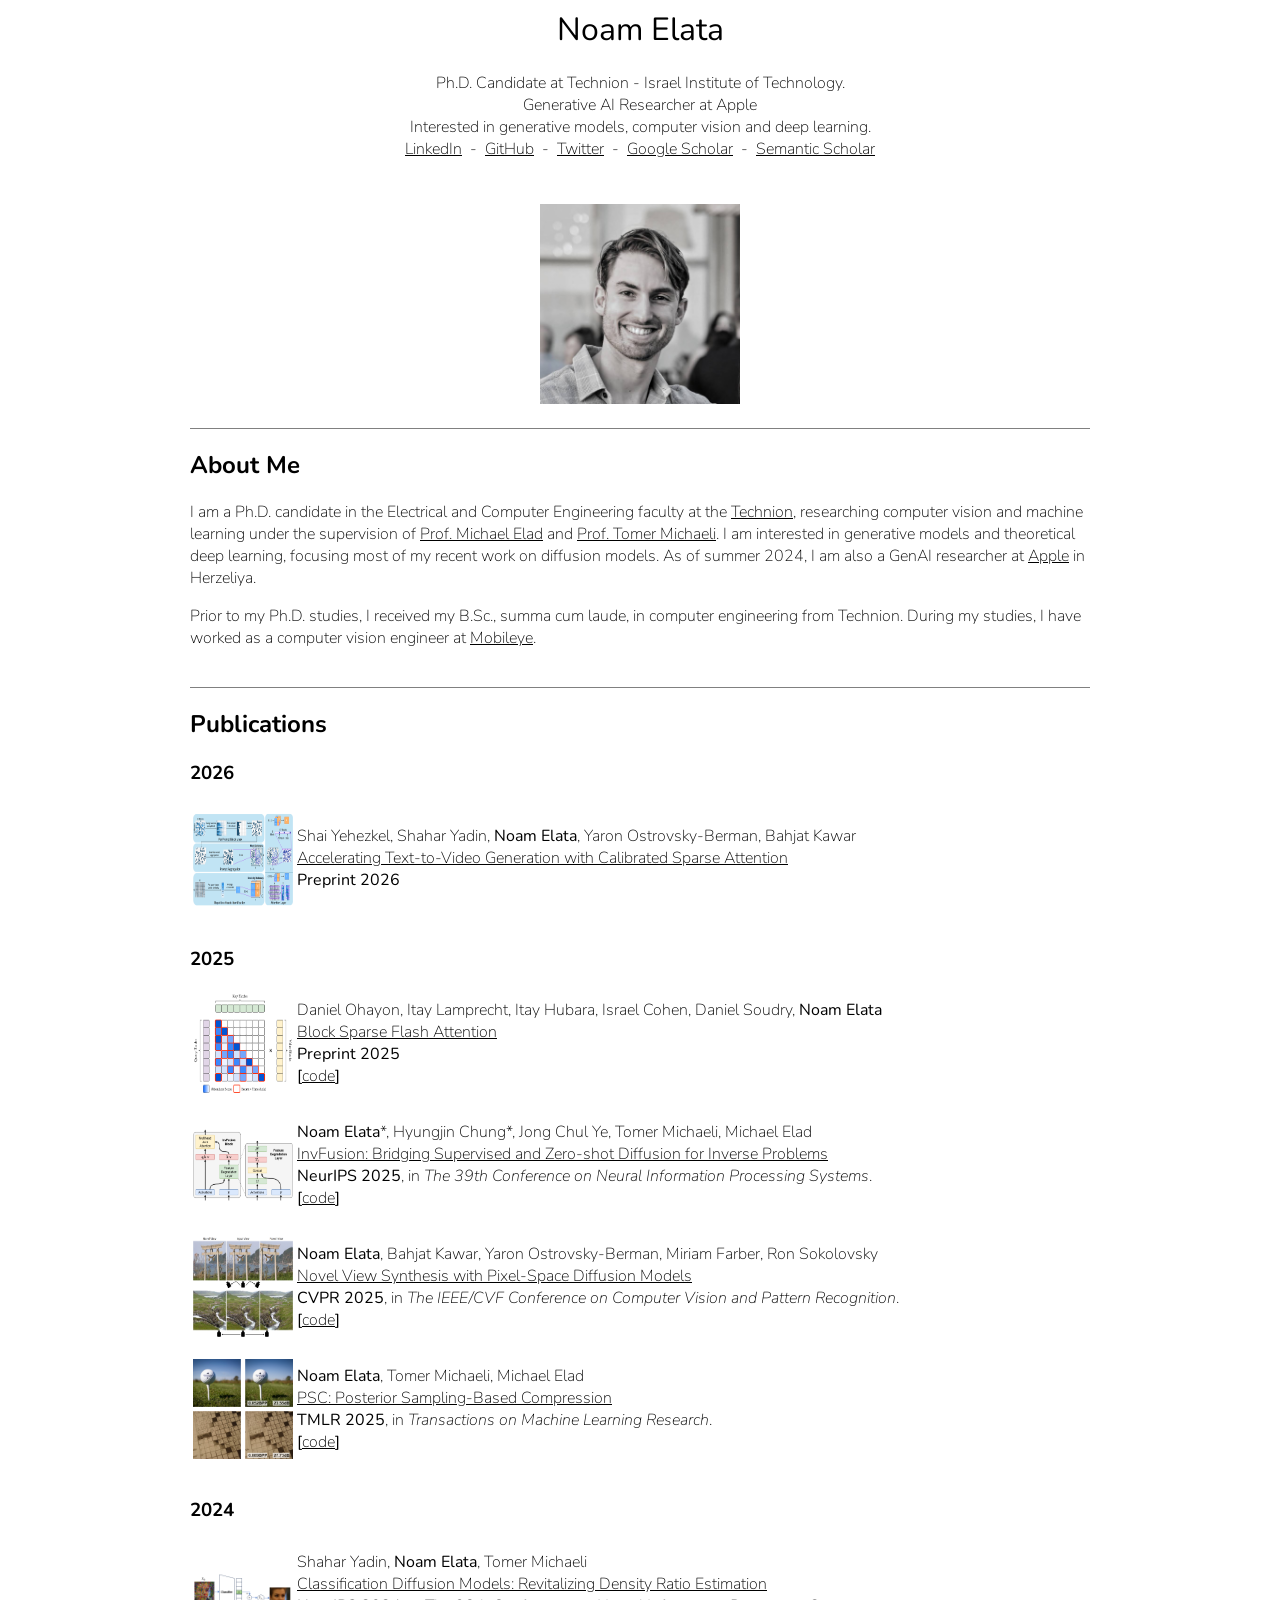
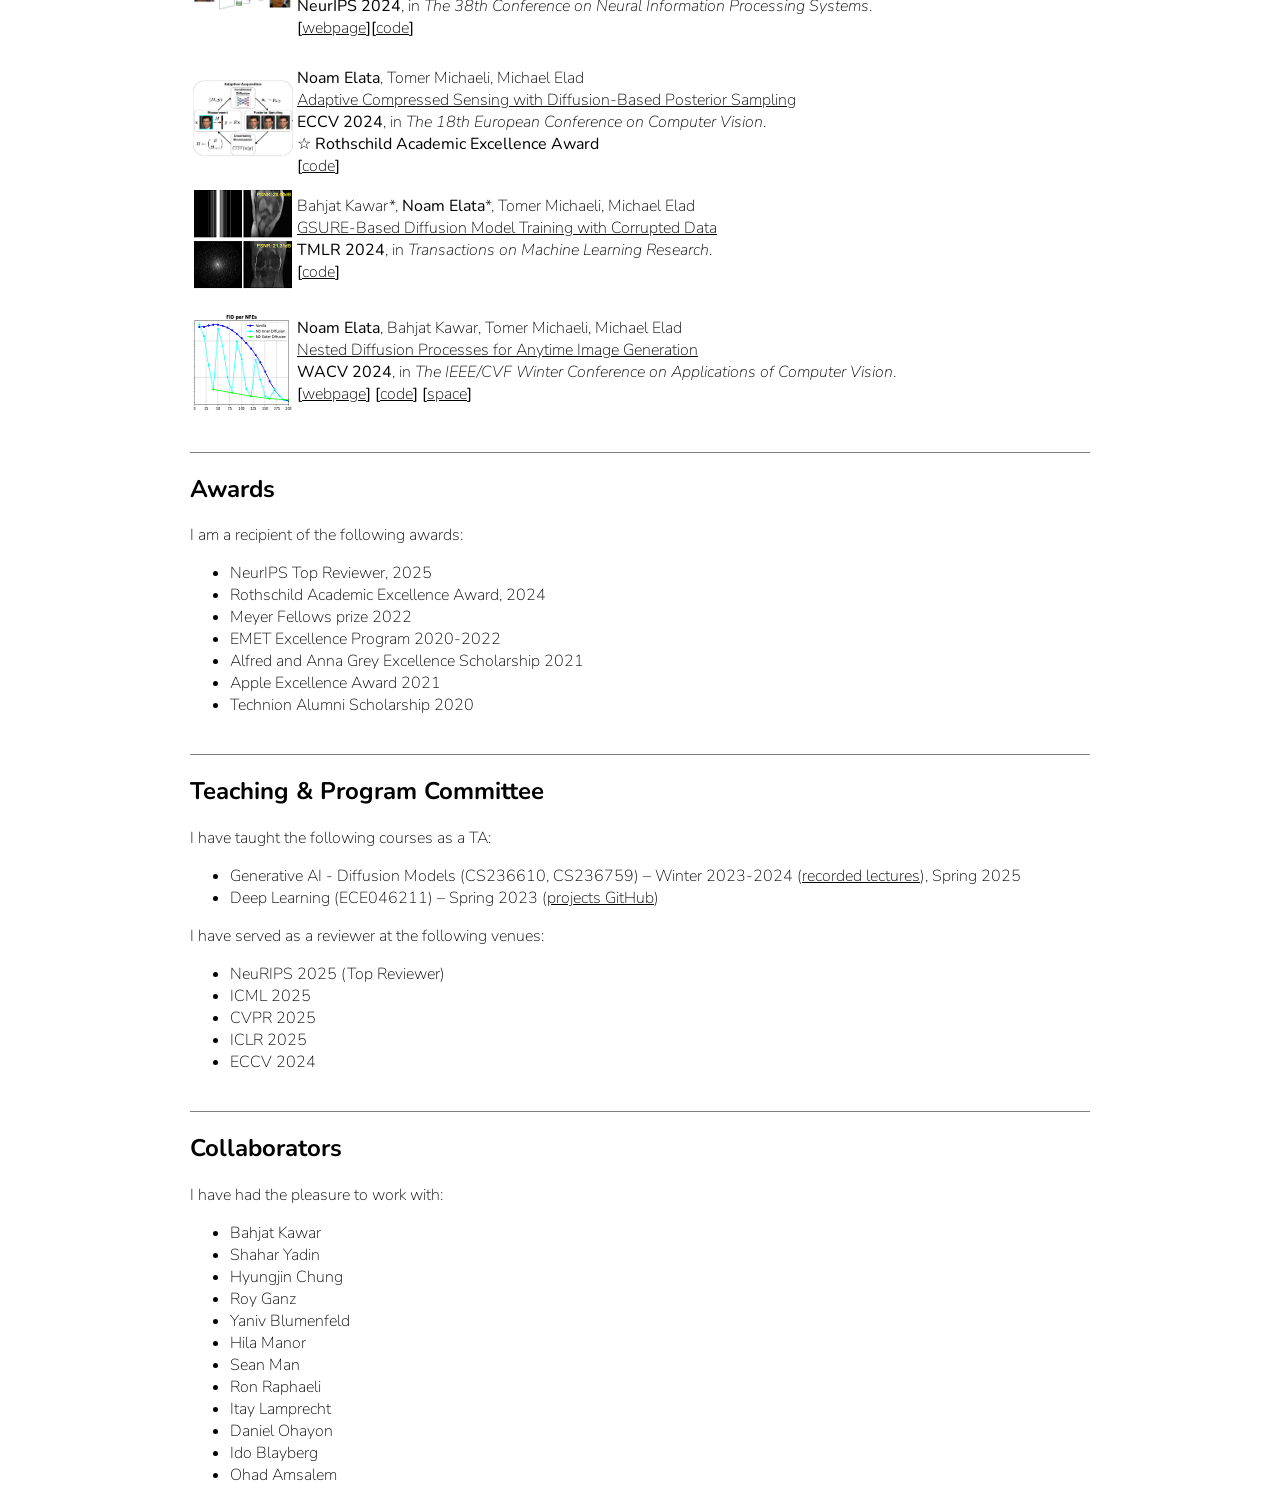
==== commit bb16f5ae: "adding calibatt" ====
--- a/index.html
+++ b/index.html
@@ -190,6 +190,13 @@
     <br />
     <div id="pub" style="border-top:1px solid gray;">
     <h2>Publications</h2>
+    <h3>2026</h3>
+    <div class="article"><table><tr>
+    <td valign="middle"><img src="figures/CalibAtt.png" class="article-img" /></td>
+    <td valign="middle">Shai Yehezkel, Shahar Yadin, <b>Noam Elata</b>, Yaron Ostrovsky-Berman, Bahjat Kawar<br />
+    <a class="lnk" href="https://arxiv.org/abs/2603.05503">Accelerating Text-to-Video Generation with Calibrated Sparse Attention</a><br />
+    <b>Preprint 2026</b><br />
+    </tr></table></div> <br />
     <h3>2025</h3>
     <div class="article"><table><tr>
         <td valign="middle"><img src="figures/BSFA.png" class="article-img" /></td>
@@ -282,6 +289,25 @@
         <li>ECCV 2024</li>
     </ul>
     </div>
+    <br />
+    <div id="colab" style="border-top:1px solid gray;">
+    <h2>Collaborators</h2>
+    I have had the pleasure to work with:
+    <ul>
+        <li><a class="lnk" style="text-decoration:none" href=https://bahjat-kawar.github.io/>Bahjat Kawar</a></li>
+        <li>Shahar Yadin</li>
+        <li><a class="lnk" style="text-decoration:none" href=https://www.hj-chung.com/>Hyungjin Chung</a></li>
+        <li><a class="lnk" style="text-decoration:none" href=https://royg27.github.io/>Roy Ganz</a></li>
+        <li>Yaniv Blumenfeld</li>
+        <li><a class="lnk" style="text-decoration:none" href=https://hilamanor.github.io/>Hila Manor</a></li>
+        <li>Sean Man</li>
+        <li>Ron Raphaeli</li>
+        <li>Itay Lamprecht</li>
+        <li>Daniel Ohayon</li>
+        <li>Ido Blayberg</li>
+        <li>Ohad Amsalem</li>
+    </ul>
+    </div>
 </div></center>
 </body>
 </html>
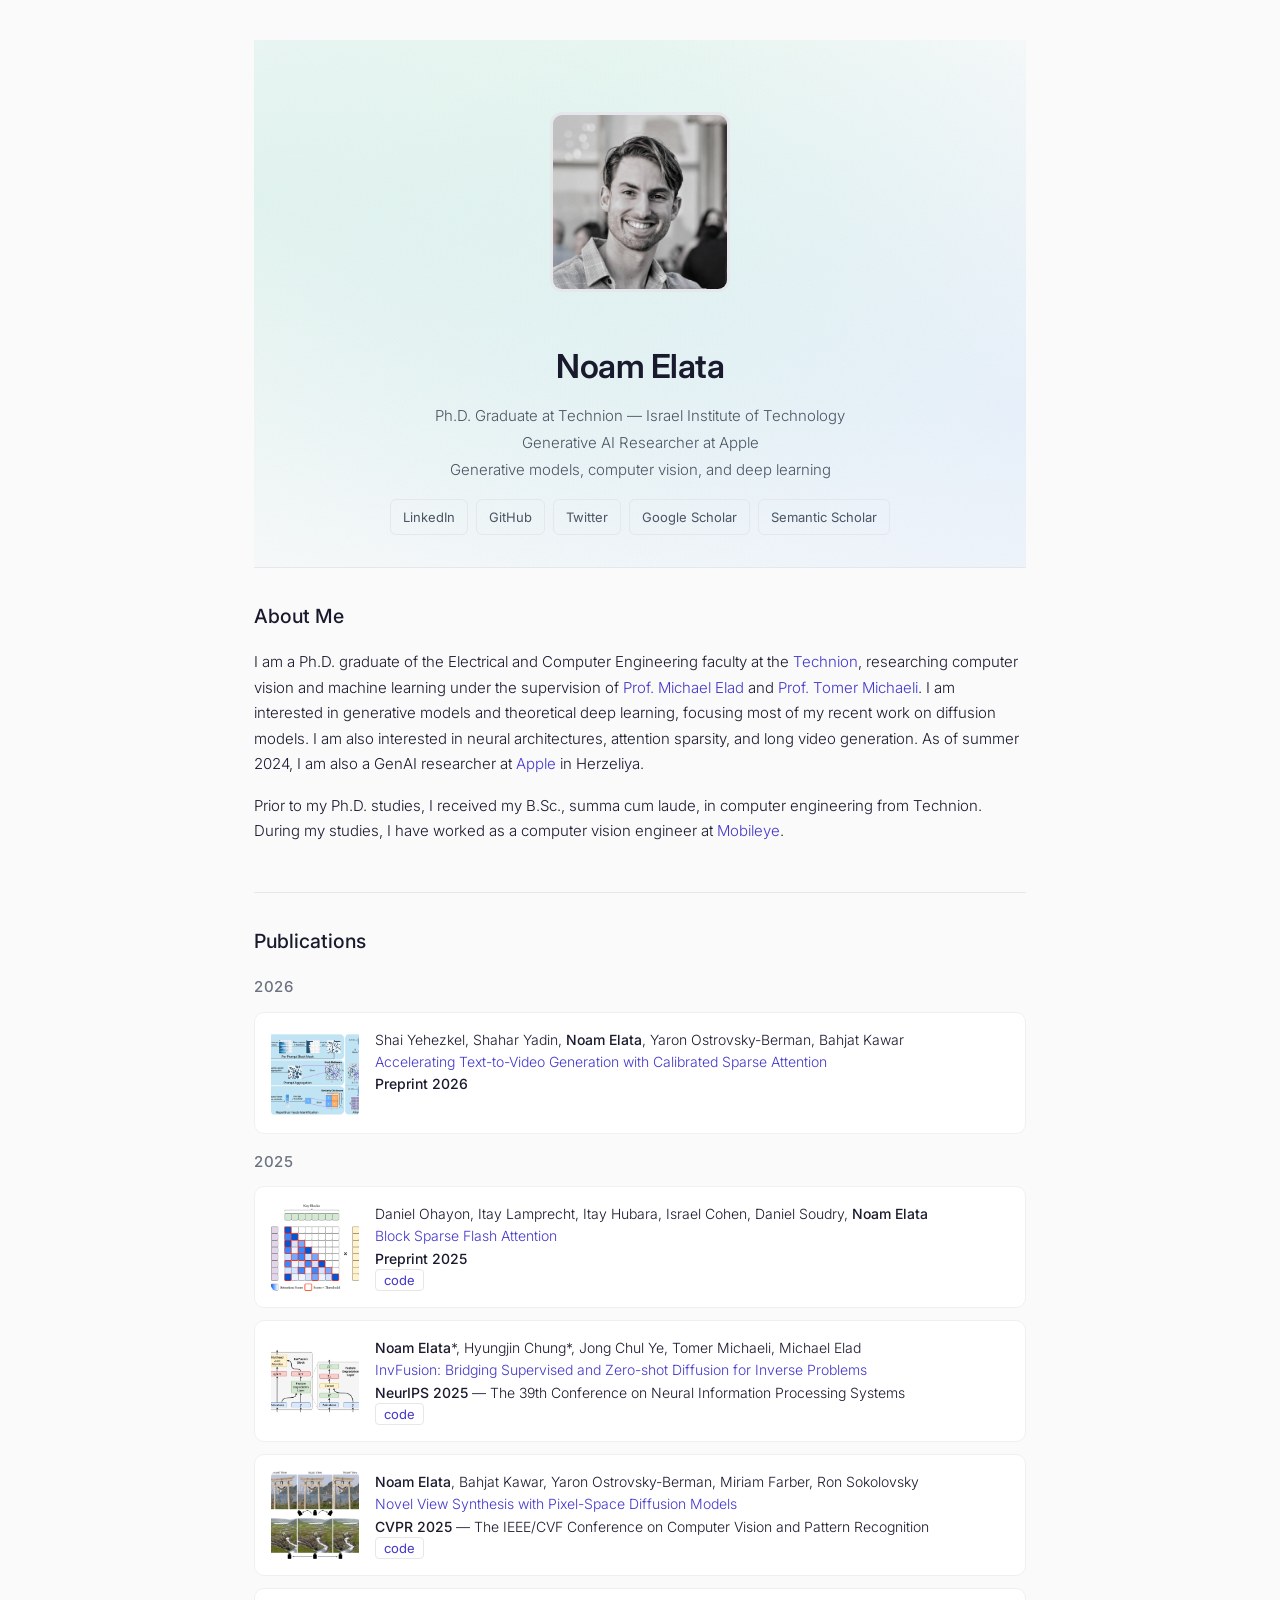
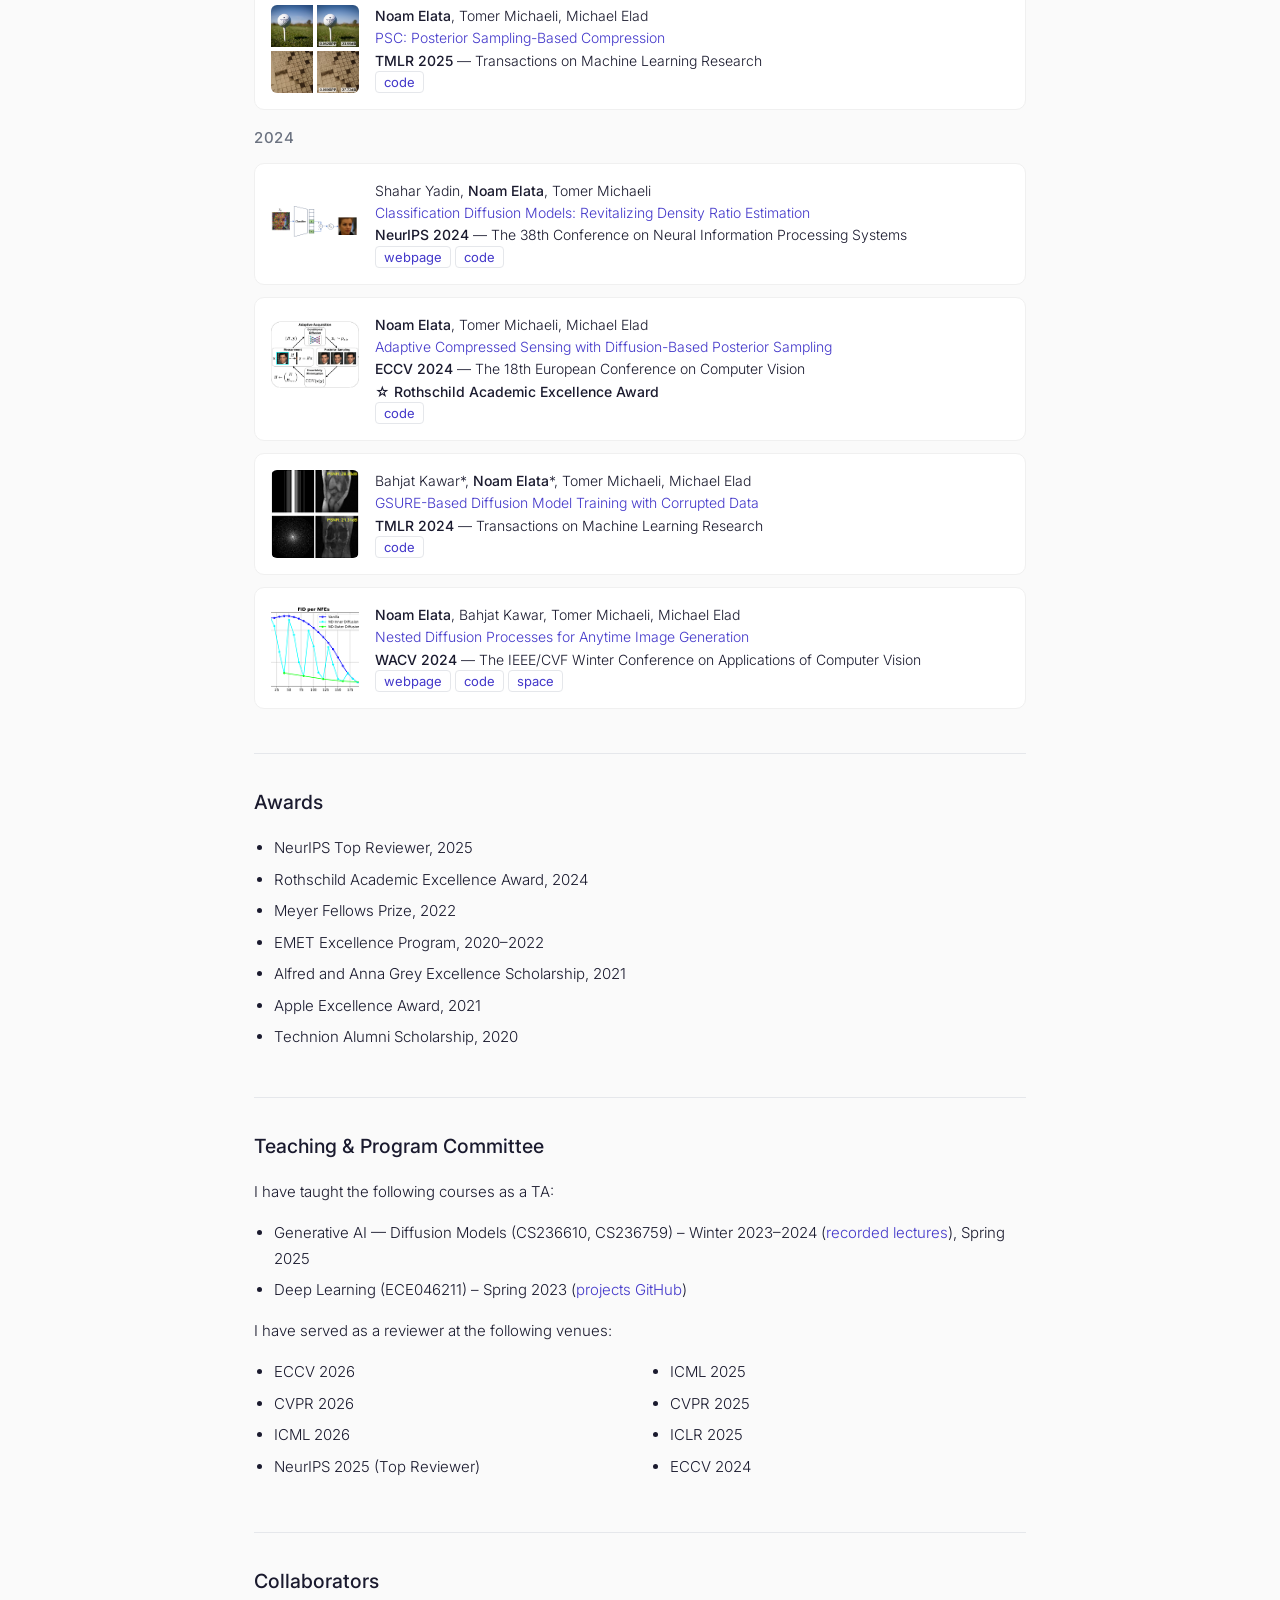
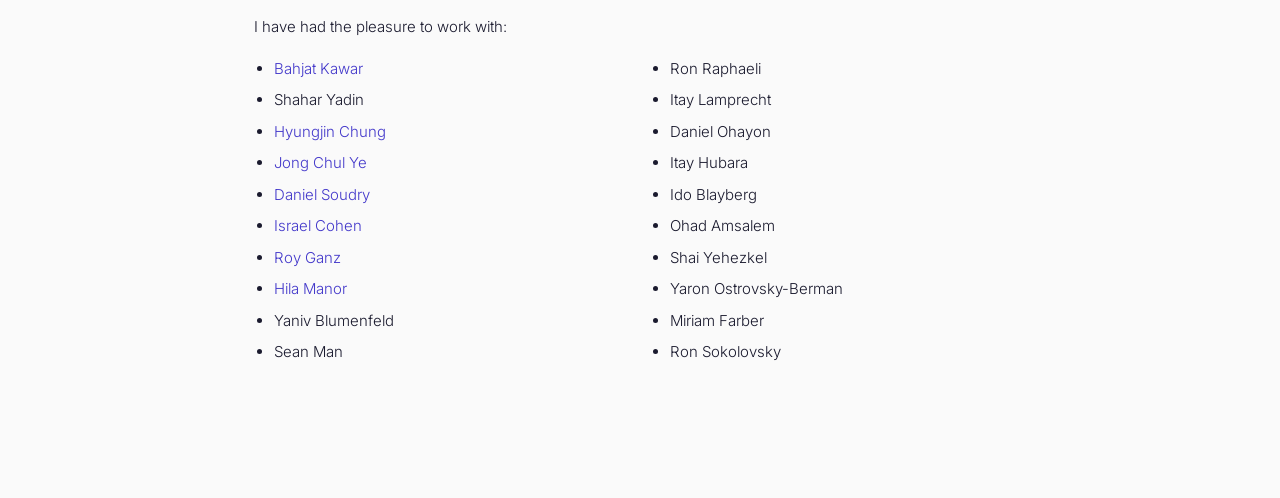
==== commit 89ac60c8: "modernize site design" ====
--- a/index.html
+++ b/index.html
@@ -1,313 +1,414 @@
 <html>
 <head>
 <title>Noam Elata</title>
+<meta name="viewport" content="width=device-width, initial-scale=1.0">
 <meta name="google-site-verification" content="QjLkUt7GRHvXWyLqRw7NZ7MW0-3BEg5TfF4bl-kxZB0" />
 <link rel="preconnect" href="https://fonts.googleapis.com">
 <link rel="preconnect" href="https://fonts.gstatic.com" crossorigin>
-<link href="https://fonts.googleapis.com/css2?family=Nunito:wght@200;400&display=swap" rel="stylesheet"> 
+<link href="https://fonts.googleapis.com/css2?family=Inter:wght@300;400;500;600&display=swap" rel="stylesheet">
+
+<!-- Remove the line below to disable animations -->
+<link rel="stylesheet" href="animations.css">
+
 <style type="text/css">
+* {
+    box-sizing: border-box;
+}
+
+body {
+    margin: 0;
+    padding: 0;
+    background: #fafafa;
+    color: #1a1a2e;
+    scroll-behavior: smooth;
+}
+
 .content {
-    width:900px;
+    max-width: 820px;
+    margin: 0 auto;
+    padding: 40px 24px 80px;
     text-align: left;
-    font-family: 'Nunito', sans-serif;
-    font-weight: 200;
-}
+    font-family: 'Inter', -apple-system, BlinkMacSystemFont, sans-serif;
+    font-weight: 300;
+    font-size: 15px;
+    line-height: 1.7;
+}
+
 h1 {
+    font-weight: 600;
+    font-size: 2.2em;
+    margin-bottom: 8px;
+    letter-spacing: -0.5px;
+    color: #1a1a2e;
+}
+
+h2 {
+    font-weight: 500;
+    font-size: 1.3em;
+    margin-top: 0;
+    margin-bottom: 16px;
+    color: #1a1a2e;
+}
+
+h3 {
+    font-weight: 500;
+    font-size: 1em;
+    color: #6b7280;
+    margin-bottom: 12px;
+    text-transform: uppercase;
+    letter-spacing: 0.5px;
+}
+
+p {
+    margin-bottom: 16px;
+}
+
+/* Hero section */
+.hero {
+    text-align: center;
+    padding: 48px 0 32px;
+}
+
+.subtitle {
+    color: #4b5563;
+    font-size: 15px;
+    line-height: 1.8;
+}
+
+/* Profile image */
+.profile-img {
+    width: 180px;
+    height: 180px;
+    border-radius: 12px;
+    object-fit: cover;
+    margin: 24px 0;
+    border: 3px solid #e5e7eb;
+}
+
+/* Social links */
+.social-links {
+    margin-top: 16px;
+    display: flex;
+    justify-content: center;
+    gap: 8px;
+    flex-wrap: wrap;
+}
+
+.social-links a {
+    color: #4b5563;
+    text-decoration: none;
+    font-size: 13px;
     font-weight: 400;
-}
-.banner {
-    width:900px;
-    padding:0px; margin:0px;
-    position: absolute; top:4px; left:0px;
-    z-index: 0;
-}
-.banner td {
-    padding:0px; margin:0px;
-}
-.banner_img {
-    width:132px; height: 132px;
-    margin-right:9px;
-    margin-left:9px;
-}
-.overlay {
-    position: absolute; top:0px; left:0px;
-    z-index: 1;
-    text-align:center;
-    width: 900px;
-}
-.grad-l {
-    background: linear-gradient(to right, rgba(255, 255, 255, 0), rgba(255, 255, 255, 255));
-    display:inline-block;
-    height:140px;
-    width:70px;
-}
-.grad-r {
-    background: linear-gradient(to left, rgba(255, 255, 255, 0), rgba(255, 255, 255, 255));
-    display:inline-block;
-    height:140px;
-    width:70px;
-}
-#vector-table {
-    text-align:center;
-    margin-left:5px;
-    margin-right:5px;
-    width:21px;
-    transition: width 2s;
-}
-#vector-table tr, #vector-table td, #vector-table tbody {
-    width:100%;
-}
-#vector-table td, .vt-like td {
-    border: 1px solid gray;
-    border-bottom: none;
-}
-#vector-table tr:last-child > td, .vt-like tr:last-child > td {
-    border: 1px solid gray;
-    border-bottom: 1px solid gray !important;
-}
-.menu-item {
-    padding-left: 10px;
-    padding-right: 10px;
-    display:none;
-}
-.menu-item a {
-    color:black;
-    text-decoration:none;
-}
-.menu-item a:hover {
-    text-decoration:underline;
-}
-.encdec {
-    background-color:white;
-    display:inline-block;
-}
-td.red {
-    background:rgb(255,0,0);
-}
-td.blue {
-    background:rgb(40,40,255);
-}
-td.green {
-    background:rgb(0,150,0);
-}
-td.orange {
-     background:rgb(255,165,0);
-}
-td.red:hover {
-    background:rgb(255,50,50);
-}
-td.blue:hover {
-    background:rgb(50,50,255);
-}
-td.green:hover {
-    background:rgb(50,150,50);
-}
-td.orange:hover {
-     background:rgb(255,205,40);
-}
-.lnk:link, .lnk:visited {
-    color:black;
-}
-.lnk:hover {
-    color:gray;
-}
-.article {
-    height: 100px;
-}
-.article * {
-    font-weight: 200;
-}
-.article b {
-    font-weight: 400 !important;
-}
-.article-img {
-    width:100px;
-    height:100px;
-    vertical-align:middle;
-}
-@media only screen and (max-width: 900px) {
-    #banner-div { display:none !important; }
-    #small-div { display:block !important; }
-    .content { width:100% !important; }
-    .article { margin-bottom:80px; }
+    padding: 6px 12px;
+    border-radius: 6px;
+    border: 1px solid #e5e7eb;
+    transition: color 0.2s, border-color 0.2s, background 0.2s;
+}
+
+.social-links a:hover {
+    color: #7c3aed;
+    border-color: #7c3aed;
+    background: rgba(124, 58, 237, 0.04);
+}
+
+/* Sections */
+.section {
+    padding: 32px 0;
+    border-top: 1px solid #e5e7eb;
+}
+
+/* Links */
+a.lnk {
+    color: #4338ca;
+    text-decoration: none;
+}
+
+a.lnk:hover {
+    color: #7c3aed;
+}
+
+/* Publication cards */
+.pub-card {
+    display: flex;
+    align-items: flex-start;
+    gap: 16px;
+    padding: 16px;
+    margin-bottom: 12px;
+    border-radius: 10px;
+    background: #ffffff;
+    border: 1px solid #f0f0f0;
+}
+
+.pub-card img {
+    width: 88px;
+    height: 88px;
+    border-radius: 6px;
+    object-fit: cover;
+    flex-shrink: 0;
+}
+
+.pub-card .pub-info {
+    font-size: 14px;
+    line-height: 1.6;
+}
+
+.pub-card .pub-info b {
+    font-weight: 500;
+}
+
+.pub-card .pub-venue {
+    font-weight: 500;
+}
+
+.pub-card .pub-links a {
+    font-size: 13px;
+    font-weight: 400;
+    color: #4338ca;
+    text-decoration: none;
+    padding: 2px 8px;
+    border-radius: 4px;
+    border: 1px solid #e5e7eb;
+    margin-right: 4px;
+}
+
+.pub-card .pub-links a:hover {
+    border-color: #7c3aed;
+    background: rgba(124, 58, 237, 0.04);
+}
+
+/* Awards & lists */
+ul {
+    padding-left: 20px;
+}
+
+li {
+    margin-bottom: 6px;
+}
+
+/* Collaborators multi-column */
+.collab-list {
+    columns: 2;
+    column-gap: 40px;
+    padding-left: 20px;
+}
+
+.collab-list li {
+    break-inside: avoid;
+}
+
+/* Responsive */
+@media only screen and (max-width: 640px) {
+    .hero { padding: 24px 0 16px; }
+    .profile-img { width: 140px; height: 140px; }
+    .pub-card { flex-direction: column; align-items: center; text-align: center; }
+    .pub-card img { width: 140px; height: 140px; }
+    .collab-list { columns: 1; }
+    h1 { font-size: 1.8em; }
 }
 </style>
-<script type="text/javascript">
-var shown = false;
-function toggle_text() {
-    var items = document.getElementsByClassName("menu-item");
-    for (var i =0; i < items.length; i++) {
-        if (shown) {
-            items[i].style.display = "none";
-        }
-        else {
-            items[i].style.display = "inline";
-        }
-    }
-    shown = !shown;
-}
-function toggle_menu() {
-    if (shown) {
-        document.getElementById("vector-table").style.width="21px";
-        setTimeout(toggle_text, 100);
-    }
-    else {
-        document.getElementById("vector-table").style.width="161px";
-        setTimeout(toggle_text, 1000);
-    }
-}
-function show_menu() {
-    if(!shown) {
-        document.getElementById("vector-table").style.width="161px";
-        setTimeout(toggle_text, 1000);
-    }
-}
+</head>
+<body>
+<div class="content">
+
+    <div class="hero">
+        <img src="profile/Noam.jpg" class="profile-img" alt="Noam Elata" />
+        <h1>Noam Elata</h1>
+        <div class="subtitle">
+            Ph.D. Graduate at Technion &mdash; Israel Institute of Technology<br />
+            Generative AI Researcher at Apple<br />
+            Generative models, computer vision, and deep learning
+        </div>
+        <div class="social-links">
+            <a href="https://www.linkedin.com/in/noamelata">LinkedIn</a>
+            <a href="https://github.com/noamelata">GitHub</a>
+            <a href="https://twitter.com/noamelata">Twitter</a>
+            <a href="https://scholar.google.com/citations?user=88l-2DcAAAAJ">Google Scholar</a>
+            <a href="https://www.semanticscholar.org/author/Noam-Elata/2218362804">Semantic Scholar</a>
+        </div>
+    </div>
+
+    <div class="section" id="about">
+        <h2>About Me</h2>
+        <p>
+            I am a Ph.D. graduate of the Electrical and Computer Engineering faculty at the <a class="lnk" href="https://www.technion.ac.il/">Technion</a>, researching computer vision and machine learning under the supervision of <a class="lnk" href="https://elad.cs.technion.ac.il/">Prof. Michael Elad</a> and <a class="lnk" href="https://tomer.net.technion.ac.il/">Prof. Tomer Michaeli</a>. I am interested in generative models and theoretical deep learning, focusing most of my recent work on diffusion models. I am also interested in neural architectures, attention sparsity, and long video generation. As of summer 2024, I am also a GenAI researcher at <a class="lnk" href="https://www.apple.com/">Apple</a> in Herzeliya.
+        </p>
+        <p>
+            Prior to my Ph.D. studies, I received my B.Sc., summa cum laude, in computer engineering from Technion. During my studies, I have worked as a computer vision engineer at <a class="lnk" href="https://www.mobileye.com/">Mobileye</a>.
+        </p>
+    </div>
+
+    <div class="section" id="pub">
+        <h2>Publications</h2>
+
+        <h3>2026</h3>
+        <div class="pub-card">
+            <img src="figures/CalibAtt.png" alt="CalibAtt" />
+            <div class="pub-info">
+                Shai Yehezkel, Shahar Yadin, <b>Noam Elata</b>, Yaron Ostrovsky-Berman, Bahjat Kawar<br />
+                <a class="lnk" href="https://arxiv.org/abs/2603.05503">Accelerating Text-to-Video Generation with Calibrated Sparse Attention</a><br />
+                <span class="pub-venue">Preprint 2026</span>
+            </div>
+        </div>
+
+        <h3>2025</h3>
+        <div class="pub-card">
+            <img src="figures/BSFA.png" alt="BSFA" />
+            <div class="pub-info">
+                Daniel Ohayon, Itay Lamprecht, Itay Hubara, Israel Cohen, Daniel Soudry, <b>Noam Elata</b><br />
+                <a class="lnk" href="https://arxiv.org/abs/2512.07011">Block Sparse Flash Attention</a><br />
+                <span class="pub-venue">Preprint 2025</span><br />
+                <span class="pub-links"><a href="https://github.com/Danielohayon/Block-Sparse-Flash-Attention">code</a></span>
+            </div>
+        </div>
+
+        <div class="pub-card">
+            <img src="figures/InvFusion.png" alt="InvFusion" />
+            <div class="pub-info">
+                <b>Noam Elata</b>*, Hyungjin Chung*, Jong Chul Ye, Tomer Michaeli, Michael Elad<br />
+                <a class="lnk" href="https://arxiv.org/abs/2504.01689">InvFusion: Bridging Supervised and Zero-shot Diffusion for Inverse Problems</a><br />
+                <span class="pub-venue">NeurIPS 2025</span> &mdash; The 39th Conference on Neural Information Processing Systems<br />
+                <span class="pub-links"><a href="https://github.com/noamelata/InvFusion">code</a></span>
+            </div>
+        </div>
+
+        <div class="pub-card">
+            <img src="figures/VIVID-icon.png" alt="VIVID" />
+            <div class="pub-info">
+                <b>Noam Elata</b>, Bahjat Kawar, Yaron Ostrovsky-Berman, Miriam Farber, Ron Sokolovsky<br />
+                <a class="lnk" href="https://arxiv.org/abs/2411.07765">Novel View Synthesis with Pixel-Space Diffusion Models</a><br />
+                <span class="pub-venue">CVPR 2025</span> &mdash; The IEEE/CVF Conference on Computer Vision and Pattern Recognition<br />
+                <span class="pub-links"><a href="https://github.com/apple/ml-vivid">code</a></span>
+            </div>
+        </div>
+
+        <div class="pub-card">
+            <img src="figures/compression-icon.png" alt="PSC" />
+            <div class="pub-info">
+                <b>Noam Elata</b>, Tomer Michaeli, Michael Elad<br />
+                <a class="lnk" href="https://arxiv.org/abs/2407.09896">PSC: Posterior Sampling-Based Compression</a><br />
+                <span class="pub-venue">TMLR 2025</span> &mdash; Transactions on Machine Learning Research<br />
+                <span class="pub-links"><a href="https://github.com/noamelata/PSC">code</a></span>
+            </div>
+        </div>
+
+        <h3>2024</h3>
+        <div class="pub-card">
+            <img src="figures/CDM.png" alt="CDM" />
+            <div class="pub-info">
+                Shahar Yadin, <b>Noam Elata</b>, Tomer Michaeli<br />
+                <a class="lnk" href="https://arxiv.org/abs/2402.10095">Classification Diffusion Models: Revitalizing Density Ratio Estimation</a><br />
+                <span class="pub-venue">NeurIPS 2024</span> &mdash; The 38th Conference on Neural Information Processing Systems<br />
+                <span class="pub-links"><a href="https://shaharyadin.github.io/CDM/">webpage</a><a href="https://github.com/shaharYadin/CDM">code</a></span>
+            </div>
+        </div>
+
+        <div class="pub-card">
+            <img src="figures/AdaSense-Diagram.png" alt="AdaSense" />
+            <div class="pub-info">
+                <b>Noam Elata</b>, Tomer Michaeli, Michael Elad<br />
+                <a class="lnk" href="https://arxiv.org/abs/2407.08256">Adaptive Compressed Sensing with Diffusion-Based Posterior Sampling</a><br />
+                <span class="pub-venue">ECCV 2024</span> &mdash; The 18th European Conference on Computer Vision<br />
+                <b>&star; Rothschild Academic Excellence Award</b><br />
+                <span class="pub-links"><a href="https://github.com/noamelata/AdaSense">code</a></span>
+            </div>
+        </div>
+
+        <div class="pub-card">
+            <img src="figures/gsure.png" alt="GSURE" />
+            <div class="pub-info">
+                Bahjat Kawar*, <b>Noam Elata</b>*, Tomer Michaeli, Michael Elad<br />
+                <a class="lnk" href="https://arxiv.org/abs/2305.13128">GSURE-Based Diffusion Model Training with Corrupted Data</a><br />
+                <span class="pub-venue">TMLR 2024</span> &mdash; Transactions on Machine Learning Research<br />
+                <span class="pub-links"><a href="https://github.com/bahjat-kawar/gsure-diffusion">code</a></span>
+            </div>
+        </div>
+
+        <div class="pub-card">
+            <img src="figures/nested.png" alt="Nested Diffusion" />
+            <div class="pub-info">
+                <b>Noam Elata</b>, Bahjat Kawar, Tomer Michaeli, Michael Elad<br />
+                <a class="lnk" href="https://arxiv.org/abs/2305.19066">Nested Diffusion Processes for Anytime Image Generation</a><br />
+                <span class="pub-venue">WACV 2024</span> &mdash; The IEEE/CVF Winter Conference on Applications of Computer Vision<br />
+                <span class="pub-links"><a href="https://noamelata.github.io/NestedDiffusion">webpage</a><a href="https://github.com/noamelata/NestedDiffusion">code</a><a href="https://huggingface.co/spaces/noamelata/Nested-Diffusion">space</a></span>
+            </div>
+        </div>
+    </div>
+
+    <div class="section" id="awards">
+        <h2>Awards</h2>
+        <ul>
+            <li>NeurIPS Top Reviewer, 2025</li>
+            <li>Rothschild Academic Excellence Award, 2024</li>
+            <li>Meyer Fellows Prize, 2022</li>
+            <li>EMET Excellence Program, 2020&ndash;2022</li>
+            <li>Alfred and Anna Grey Excellence Scholarship, 2021</li>
+            <li>Apple Excellence Award, 2021</li>
+            <li>Technion Alumni Scholarship, 2020</li>
+        </ul>
+    </div>
+
+    <div class="section" id="teach">
+        <h2>Teaching &amp; Program Committee</h2>
+        <p>I have taught the following courses as a TA:</p>
+        <ul>
+            <li>Generative AI &mdash; Diffusion Models (CS236610, CS236759) &ndash; Winter 2023&ndash;2024 (<a class="lnk" href="https://www.youtube.com/playlist?list=PL0H3pMD88m8XPBlWoWGyal45MtnwKLSkQ">recorded lectures</a>), Spring 2025</li>
+            <li>Deep Learning (ECE046211) &ndash; Spring 2023 (<a class="lnk" href="https://taldatech.github.io/ee046211-deep-learning/">projects GitHub</a>)</li>
+        </ul>
+        <p>I have served as a reviewer at the following venues:</p>
+        <ul class="collab-list">
+            <li>ECCV 2026</li>
+            <li>CVPR 2026</li>
+            <li>ICML 2026</li>
+            <li>NeurIPS 2025 (Top Reviewer)</li>
+            <li>ICML 2025</li>
+            <li>CVPR 2025</li>
+            <li>ICLR 2025</li>
+            <li>ECCV 2024</li>
+        </ul>
+    </div>
+
+    <div class="section" id="colab">
+        <h2>Collaborators</h2>
+        <p>I have had the pleasure to work with:</p>
+        <ul class="collab-list">
+            <li><a class="lnk" href="https://bahjat-kawar.github.io/">Bahjat Kawar</a></li>
+            <li>Shahar Yadin</li>
+            <li><a class="lnk" href="https://www.hj-chung.com/">Hyungjin Chung</a></li>
+            <li><a class="lnk" href="https://bispl.kaist.ac.kr/">Jong Chul Ye</a></li>
+            <li><a class="lnk" href="https://soudry.github.io/">Daniel Soudry</a></li>
+            <li><a class="lnk" href="https://webee.technion.ac.il/people/israelc/">Israel Cohen</a></li>
+            <li><a class="lnk" href="https://royg27.github.io/">Roy Ganz</a></li>
+            <li><a class="lnk" href="https://hilamanor.github.io/">Hila Manor</a></li>
+            <li>Yaniv Blumenfeld</li>
+            <li>Sean Man</li>
+            <li>Ron Raphaeli</li>
+            <li>Itay Lamprecht</li>
+            <li>Daniel Ohayon</li>
+            <li>Itay Hubara</li>
+            <li>Ido Blayberg</li>
+            <li>Ohad Amsalem</li>
+            <li>Shai Yehezkel</li>
+            <li>Yaron Ostrovsky-Berman</li>
+            <li>Miriam Farber</li>
+            <li>Ron Sokolovsky</li>
+        </ul>
+    </div>
+
+</div>
+
+<script>
+// Scroll-triggered fade-in for sections (only active if animations.css is loaded)
+document.addEventListener('DOMContentLoaded', function() {
+    var sections = document.querySelectorAll('.section');
+    var observer = new IntersectionObserver(function(entries) {
+        entries.forEach(function(entry) {
+            if (entry.isIntersecting) {
+                entry.target.classList.add('visible');
+            }
+        });
+    }, { threshold: 0.1 });
+    sections.forEach(function(s) { observer.observe(s); });
+});
 </script>
-</head>
-<body dir="ltr">
-<center><div class="content">
-    <center>
-        <h1>Noam Elata</h1>
-        Ph.D. Candidate at Technion - Israel Institute of Technology.<br />
-        Generative AI Researcher at Apple<br />
-        Interested in generative models, computer vision and deep learning. <br />
-        <a class="lnk" href="https://www.linkedin.com/in/noamelata">LinkedIn</a>&nbsp;&nbsp;-&nbsp;&nbsp;<a class="lnk" href="https://github.com/noamelata">GitHub</a>&nbsp;&nbsp;-&nbsp;&nbsp;<a class="lnk" href="https://twitter.com/noamelata">Twitter</a>&nbsp;&nbsp;-&nbsp;&nbsp;<a class="lnk" href="https://scholar.google.com/citations?user=88l-2DcAAAAJ">Google Scholar</a>&nbsp;&nbsp;-&nbsp;&nbsp;<a class="lnk" href="https://www.semanticscholar.org/author/Noam-Elata/2218362804">Semantic Scholar</a>
-    </center>
-    <br /><br />
-    <div style="position:relative;height:180px;" id="banner-div">
-        <center><img src="profile/Noam.jpg" style="width:200px;height:200px;" /></center>
-    </div>
-
-    <br /><br />
-    <div id="about" style="border-top:1px solid gray;">
-    <h2>About Me</h2>
-    <p>
-	I am a Ph.D. candidate in the Electrical and Computer Engineering faculty at the <a class="lnk" href="https://www.technion.ac.il/">Technion</a>, researching computer vision and machine learning under the supervision of <a class="lnk" href="https://elad.cs.technion.ac.il/">Prof. Michael Elad</a> and <a class="lnk" href="https://tomer.net.technion.ac.il/">Prof. Tomer Michaeli</a>. I am interested in generative models and theoretical deep learning, focusing most of my recent work on diffusion models. As of summer 2024, I am also a GenAI researcher at <a class="lnk" href="https://www.apple.com/">Apple</a> in Herzeliya.
-    </p><p>
-    Prior to my Ph.D. studies, I received my B.Sc., summa cum laude, in computer engineering from Technion. During my studies, I have worked as a computer vision engineer at <a class="lnk" href="https://www.mobileye.com/">Mobileye</a>.
-    </p>
-    </div>
-    <br />
-    <div id="pub" style="border-top:1px solid gray;">
-    <h2>Publications</h2>
-    <h3>2026</h3>
-    <div class="article"><table><tr>
-    <td valign="middle"><img src="figures/CalibAtt.png" class="article-img" /></td>
-    <td valign="middle">Shai Yehezkel, Shahar Yadin, <b>Noam Elata</b>, Yaron Ostrovsky-Berman, Bahjat Kawar<br />
-    <a class="lnk" href="https://arxiv.org/abs/2603.05503">Accelerating Text-to-Video Generation with Calibrated Sparse Attention</a><br />
-    <b>Preprint 2026</b><br />
-    </tr></table></div> <br />
-    <h3>2025</h3>
-    <div class="article"><table><tr>
-        <td valign="middle"><img src="figures/BSFA.png" class="article-img" /></td>
-        <td valign="middle">Daniel Ohayon, Itay Lamprecht, Itay Hubara, Israel Cohen, Daniel Soudry, <b>Noam Elata</b><br />
-        <a class="lnk" href="https://arxiv.org/abs/2512.07011">Block Sparse Flash Attention</a><br />
-        <b>Preprint 2025</b><br />
-        <b>[</b><a class="lnk" href="https://github.com/Danielohayon/Block-Sparse-Flash-Attention">code</a><b>]</b></td>
-    </tr></table></div> <br />
-    <div class="article"><table><tr>
-        <td valign="middle"><img src="figures/InvFusion.png" class="article-img" /></td>
-        <td valign="middle"><b>Noam Elata</b>*, Hyungjin Chung*, Jong Chul Ye, Tomer Michaeli, Michael Elad<br />
-        <a class="lnk" href="https://arxiv.org/abs/2504.01689">InvFusion: Bridging Supervised and Zero-shot Diffusion for Inverse Problems</a><br />
-        <b>NeurIPS 2025</b>, in <i>The 39th Conference on Neural Information Processing Systems</i>.<br />
-        <b>[</b><a class="lnk" href="https://github.com/noamelata/InvFusion">code</a><b>]</b></td>
-    </tr></table></div> <br />
-    <div class="article"><table><tr>
-        <td valign="middle"><img src="figures/VIVID-icon.png" class="article-img" /></td>
-        <td valign="middle"><b>Noam Elata</b>, Bahjat Kawar, Yaron Ostrovsky-Berman, Miriam Farber, Ron Sokolovsky<br />
-        <a class="lnk" href="https://arxiv.org/abs/2411.07765">Novel View Synthesis with Pixel-Space Diffusion Models</a><br />
-        <b>CVPR 2025</b>, in <i>The IEEE/CVF Conference on Computer Vision and Pattern Recognition</i>.<br />
-        <b>[</b><a class="lnk" href="https://github.com/apple/ml-vivid">code</a><b>]</b></td>
-    </tr></table></div> <br />
-    <div class="article"><table><tr>
-        <td valign="middle"><img src="figures/compression-icon.png" class="article-img" /></td>
-        <td valign="middle"><b>Noam Elata</b>, Tomer Michaeli, Michael Elad<br />
-        <a class="lnk" href="https://arxiv.org/abs/2407.09896">PSC: Posterior Sampling-Based Compression</a><br />
-        <b>TMLR 2025</b>, in <i>Transactions on Machine Learning Research</i>.<br />
-        <b>[</b><a class="lnk" href="https://github.com/noamelata/PSC">code</a><b>]</b></td>
-    </tr></table></div> <br />
-    <h3>2024</h3>
-    <div class="article"><table><tr>
-        <td valign="middle"><img src="figures/CDM.png" class="article-img" /></td>
-        <td valign="middle">Shahar Yadin, <b>Noam Elata</b>, Tomer Michaeli<br />
-        <a class="lnk" href="https://arxiv.org/abs/2402.10095">Classification Diffusion Models: Revitalizing Density Ratio Estimation</a><br />
-        <b>NeurIPS 2024</b>, in <i>The 38th Conference on Neural Information Processing Systems</i>.<br />
-        <b>[</b><a class="lnk" href="https://shaharyadin.github.io/CDM/">webpage</a><b>][</b><a class="lnk" href="https://github.com/shaharYadin/CDM">code</a><b>]</b></td>
-    </tr></table></div> <br />
-    <div class="article"><table><tr>
-        <td valign="middle"><img src="figures/AdaSense-Diagram.png" class="article-img" /></td>
-        <td valign="middle"><b>Noam Elata</b>, Tomer Michaeli, Michael Elad<br />
-        <a class="lnk" href="https://arxiv.org/abs/2407.08256">Adaptive Compressed Sensing with Diffusion-Based Posterior Sampling</a><br />
-        <b>ECCV 2024</b>, in <i>The 18th European Conference on Computer Vision</i>.<br />
-        <b> &star; Rothschild Academic Excellence Award</b><br />
-        <b>[</b><a class="lnk" href="https://github.com/noamelata/AdaSense">code</a><b>]</b></td>
-    </tr></table></div> <br />
-    <div class="article"><table><tr>
-        <td valign="middle"><img src="figures/gsure.png" class="article-img" /></td>
-        <td valign="middle">Bahjat Kawar*, <b>Noam Elata</b>*, Tomer Michaeli, Michael Elad<br />
-        <a class="lnk" href="https://arxiv.org/abs/2305.13128">GSURE-Based Diffusion Model Training with Corrupted Data</a><br />
-        <b>TMLR 2024</b>, in <i>Transactions on Machine Learning Research</i>.<br />
-        <b>[</b><a class="lnk" href="https://github.com/bahjat-kawar/gsure-diffusion">code</a><b>]</b></td>
-    </tr></table></div> <br />
-	    <div class="article"><table><tr>
-        <td valign="middle"><img src="figures/nested.png" class="article-img" /></td>
-        <td valign="middle"><b>Noam Elata</b>, Bahjat Kawar, Tomer Michaeli, Michael Elad<br />
-        <a class="lnk" href="https://arxiv.org/abs/2305.19066">Nested Diffusion Processes for Anytime Image Generation</a><br />
-        <b>WACV 2024</b>, in <i>The IEEE/CVF Winter Conference on Applications of Computer Vision</i>.<br />
-        <b>[</b><a class="lnk" href="https://noamelata.github.io/NestedDiffusion">webpage</a><b>]</b>
-        <b>[</b><a class="lnk" href="https://github.com/noamelata/NestedDiffusion">code</a><b>]</b>
-        <b>[</b><a class="lnk" href="https://huggingface.co/spaces/noamelata/Nested-Diffusion">space</a><b>]</b></td>
-    </tr></table></div> <br />    
-    <br />
-    <div id="awards" style="border-top:1px solid gray;">
-    <h2>Awards</h2>
-    I am a recipient of the following awards:
-    <ul>
-        <li>NeurIPS Top Reviewer, 2025</li>
-        <li>Rothschild Academic Excellence Award, 2024</li>
-        <li>Meyer Fellows prize 2022</li>
-        <li>EMET Excellence Program 2020-2022</li>
-        <li>Alfred and Anna Grey Excellence Scholarship 2021</li>
-        <li>Apple Excellence Award 2021</li>
-        <li>Technion Alumni Scholarship 2020</li>
-    </ul>
-    </div>
-    <br />
-    <div id="teach" style="border-top:1px solid gray;">
-    <h2>Teaching & Program Committee</h2>
-    I have taught the following courses as a TA:
-    <ul>
-        <li>Generative AI - Diffusion Models (CS236610, CS236759) &ndash; Winter 2023-2024 (<a class="lnk" href=https://www.youtube.com/playlist?list=PL0H3pMD88m8XPBlWoWGyal45MtnwKLSkQ>recorded lectures</a>), Spring 2025 </li>
-        <li>Deep Learning (ECE046211) &ndash; Spring 2023 (<a class="lnk" href=https://taldatech.github.io/ee046211-deep-learning/>projects GitHub</a>)</li>
-    </ul>
-    I have served as a reviewer at the following venues:
-    <ul>
-        <li>NeuRIPS 2025 (Top Reviewer)</li>
-        <li>ICML 2025</li>
-        <li>CVPR 2025</li>
-        <li>ICLR 2025</li>
-        <li>ECCV 2024</li>
-    </ul>
-    </div>
-    <br />
-    <div id="colab" style="border-top:1px solid gray;">
-    <h2>Collaborators</h2>
-    I have had the pleasure to work with:
-    <ul>
-        <li><a class="lnk" style="text-decoration:none" href=https://bahjat-kawar.github.io/>Bahjat Kawar</a></li>
-        <li>Shahar Yadin</li>
-        <li><a class="lnk" style="text-decoration:none" href=https://www.hj-chung.com/>Hyungjin Chung</a></li>
-        <li><a class="lnk" style="text-decoration:none" href=https://royg27.github.io/>Roy Ganz</a></li>
-        <li>Yaniv Blumenfeld</li>
-        <li><a class="lnk" style="text-decoration:none" href=https://hilamanor.github.io/>Hila Manor</a></li>
-        <li>Sean Man</li>
-        <li>Ron Raphaeli</li>
-        <li>Itay Lamprecht</li>
-        <li>Daniel Ohayon</li>
-        <li>Ido Blayberg</li>
-        <li>Ohad Amsalem</li>
-    </ul>
-    </div>
-</div></center>
 </body>
-</html>+</html>
--- a/animations.css
+++ b/animations.css
@@ -0,0 +1,92 @@
+/* Optional animations — remove the <link> to this file to disable all motion */
+
+/* Diffusion-inspired animated gradient behind the header */
+.hero {
+    position: relative;
+    overflow: hidden;
+}
+
+.hero::before {
+    content: '';
+    position: absolute;
+    top: -50%;
+    left: -50%;
+    width: 200%;
+    height: 200%;
+    background: radial-gradient(ellipse at 25% 40%, rgba(56, 189, 168, 0.12) 0%, transparent 50%),
+                radial-gradient(ellipse at 75% 60%, rgba(59, 150, 246, 0.1) 0%, transparent 50%),
+                radial-gradient(ellipse at 50% 25%, rgba(134, 239, 172, 0.08) 0%, transparent 50%);
+    animation: diffusion 10s ease-in-out infinite alternate;
+    z-index: -1;
+    pointer-events: none;
+}
+
+@keyframes diffusion {
+    0% {
+        transform: translate(0, 0) scale(1);
+        opacity: 0.75;
+    }
+    25% {
+        transform: translate(3%, -2%) scale(1.03);
+        opacity: 1;
+    }
+    50% {
+        transform: translate(-2%, 3%) scale(0.97);
+        opacity: 0.85;
+    }
+    75% {
+        transform: translate(3%, 1%) scale(1.02);
+        opacity: 1;
+    }
+    100% {
+        transform: translate(-1%, -2%) scale(1.01);
+        opacity: 0.8;
+    }
+}
+
+/* Subtle noise texture overlay on hero — evokes denoising */
+.hero::after {
+    content: '';
+    position: absolute;
+    inset: 0;
+    background-image: url("data:image/svg+xml,%3Csvg viewBox='0 0 256 256' xmlns='http://www.w3.org/2000/svg'%3E%3Cfilter id='noise'%3E%3CfeTurbulence type='fractalNoise' baseFrequency='0.9' numOctaves='3' stitchTiles='stitch'/%3E%3C/filter%3E%3Crect width='100%25' height='100%25' filter='url(%23noise)' opacity='0.015'/%3E%3C/svg%3E");
+    pointer-events: none;
+    z-index: -1;
+}
+
+/* Fade-in on scroll for sections */
+.section {
+    opacity: 0;
+    transform: translateY(16px);
+    transition: opacity 0.6s ease, transform 0.6s ease;
+}
+
+.section.visible {
+    opacity: 1;
+    transform: translateY(0);
+}
+
+/* Publication card hover lift */
+.pub-card {
+    transition: transform 0.2s ease, box-shadow 0.2s ease;
+}
+
+.pub-card:hover {
+    transform: translateY(-2px);
+    box-shadow: 0 4px 16px rgba(0, 0, 0, 0.08);
+}
+
+/* Profile image — no animation */
+
+/* Link underline grow animation */
+a.lnk {
+    background-image: linear-gradient(rgba(139, 92, 246, 0.3), rgba(139, 92, 246, 0.3));
+    background-size: 0% 1px;
+    background-position: 0 100%;
+    background-repeat: no-repeat;
+    transition: background-size 0.3s ease;
+}
+
+a.lnk:hover {
+    background-size: 100% 1px;
+}
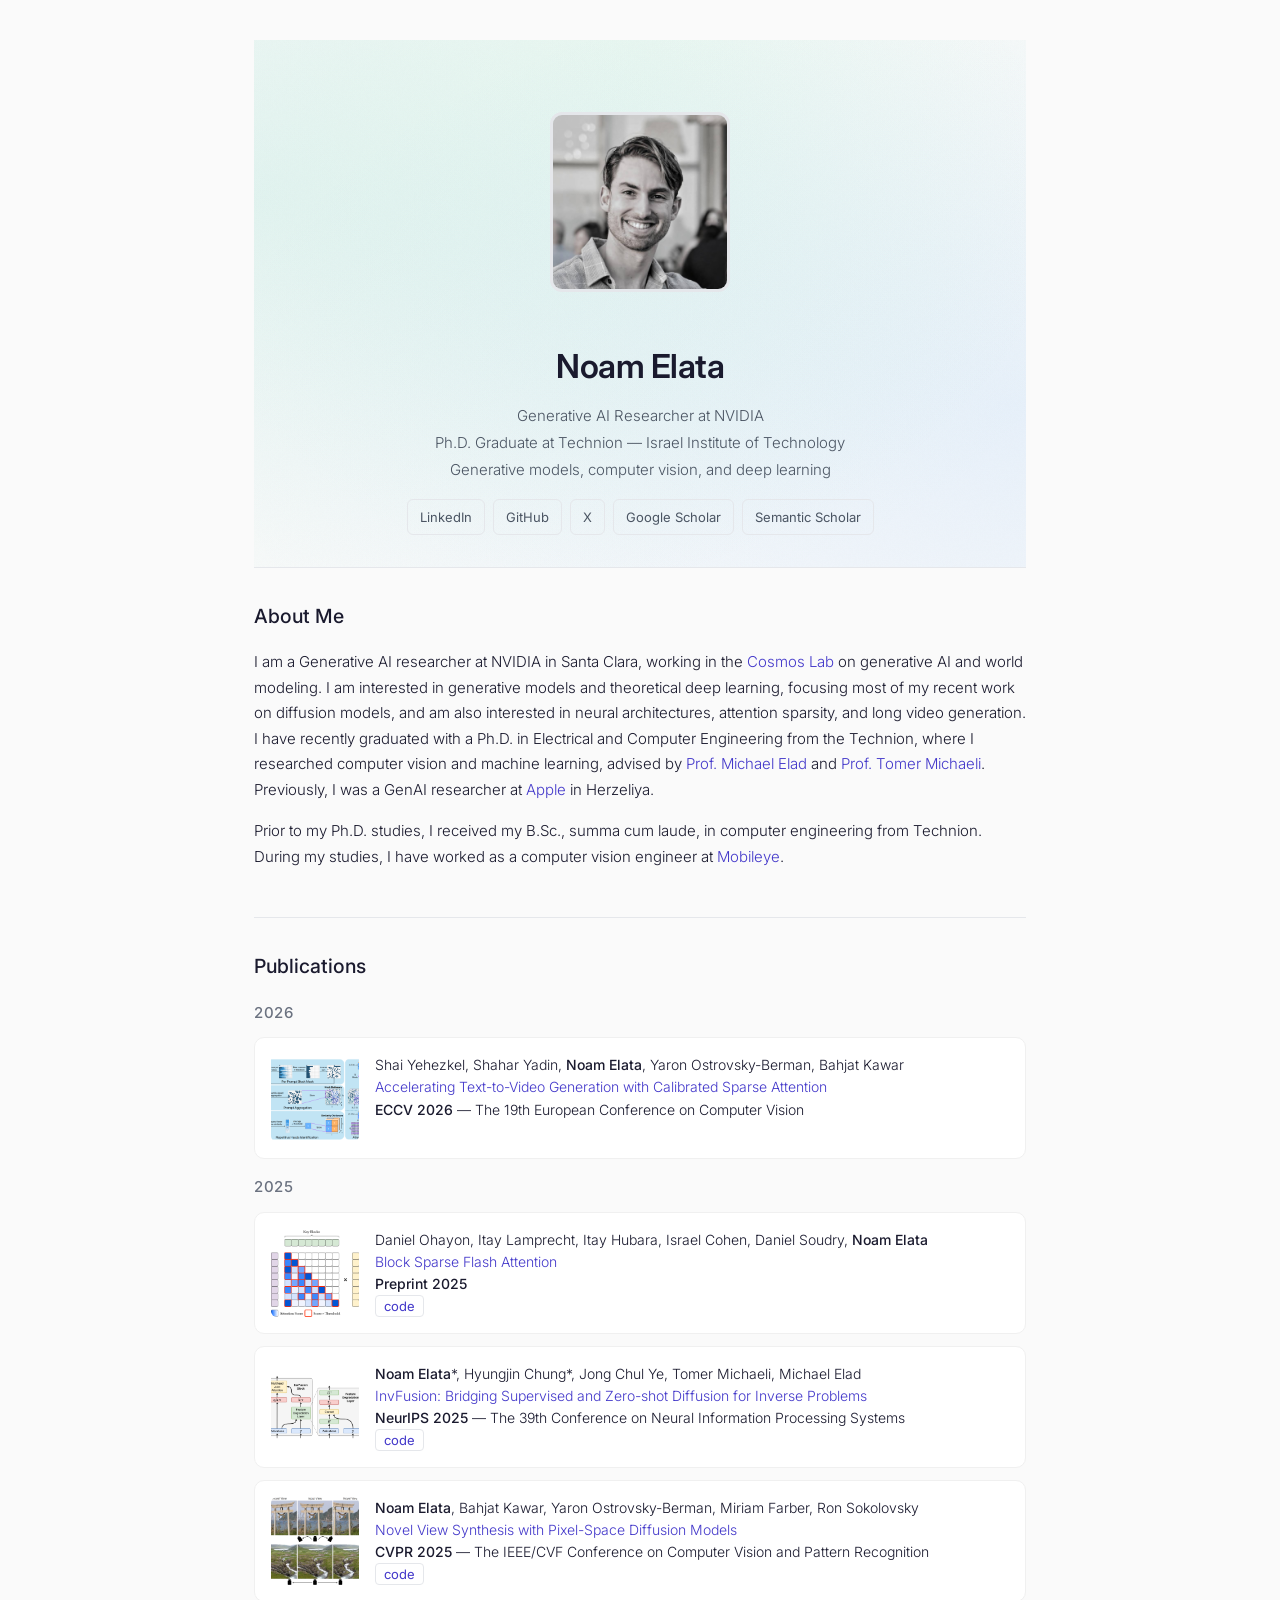
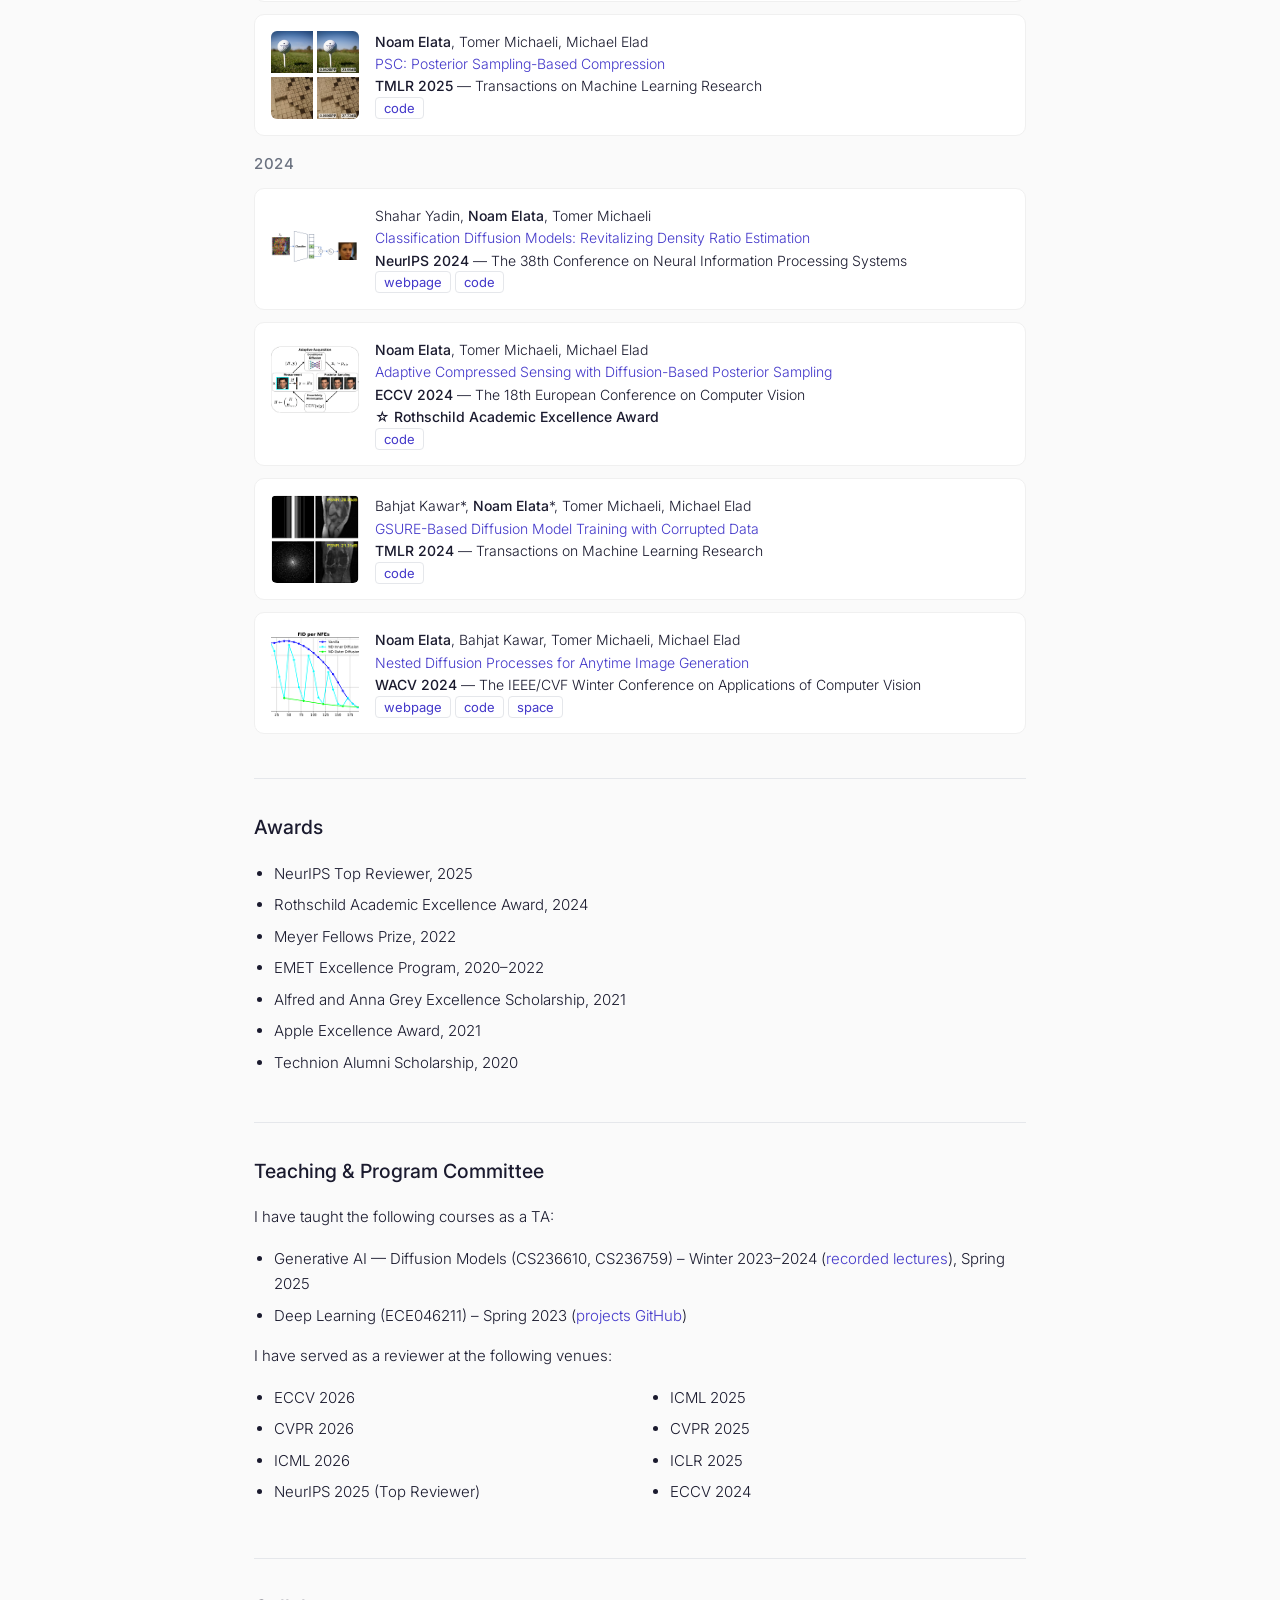
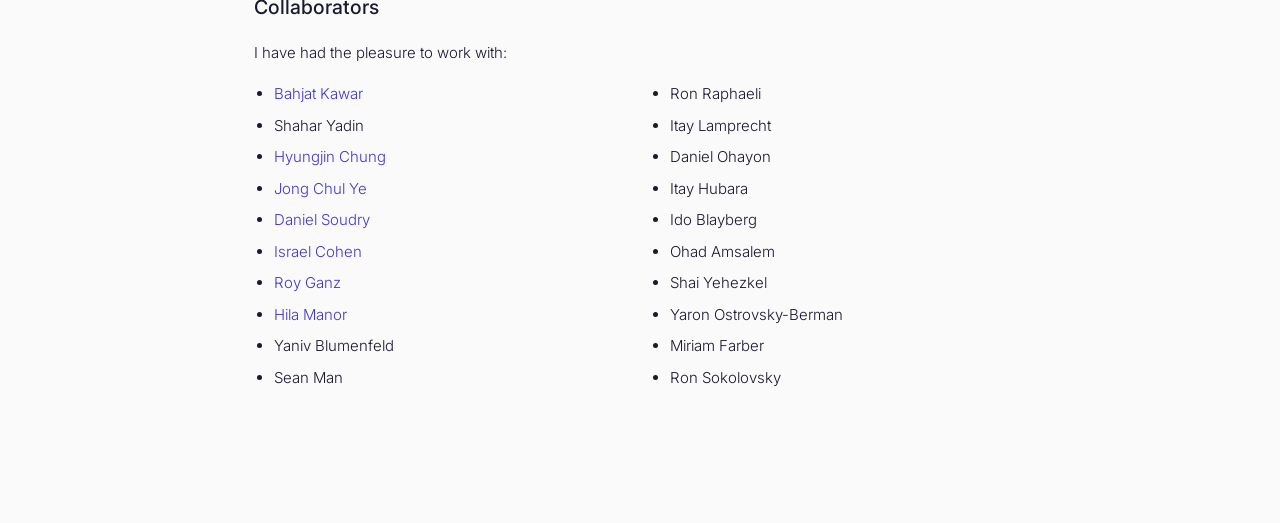
==== commit 371e88ea: "Revise profile and publication information Updated professional details and publication venue." ====
--- a/index.html
+++ b/index.html
@@ -214,14 +214,14 @@
         <img src="profile/Noam.jpg" class="profile-img" alt="Noam Elata" />
         <h1>Noam Elata</h1>
         <div class="subtitle">
+            Generative AI Researcher at NVIDIA<br />
             Ph.D. Graduate at Technion &mdash; Israel Institute of Technology<br />
-            Generative AI Researcher at Apple<br />
             Generative models, computer vision, and deep learning
         </div>
         <div class="social-links">
             <a href="https://www.linkedin.com/in/noamelata">LinkedIn</a>
             <a href="https://github.com/noamelata">GitHub</a>
-            <a href="https://twitter.com/noamelata">Twitter</a>
+            <a href="https://x.com/noamelata">X</a>
             <a href="https://scholar.google.com/citations?user=88l-2DcAAAAJ">Google Scholar</a>
             <a href="https://www.semanticscholar.org/author/Noam-Elata/2218362804">Semantic Scholar</a>
         </div>
@@ -230,7 +230,7 @@
     <div class="section" id="about">
         <h2>About Me</h2>
         <p>
-            I am a Ph.D. graduate of the Electrical and Computer Engineering faculty at the <a class="lnk" href="https://www.technion.ac.il/">Technion</a>, researching computer vision and machine learning under the supervision of <a class="lnk" href="https://elad.cs.technion.ac.il/">Prof. Michael Elad</a> and <a class="lnk" href="https://tomer.net.technion.ac.il/">Prof. Tomer Michaeli</a>. I am interested in generative models and theoretical deep learning, focusing most of my recent work on diffusion models. I am also interested in neural architectures, attention sparsity, and long video generation. As of summer 2024, I am also a GenAI researcher at <a class="lnk" href="https://www.apple.com/">Apple</a> in Herzeliya.
+            I am a Generative AI researcher at NVIDIA in Santa Clara, working in the <a class="lnk" href="https://research.nvidia.com/labs/cosmos-lab/">Cosmos Lab</a> on generative AI and world modeling. I am interested in generative models and theoretical deep learning, focusing most of my recent work on diffusion models, and am also interested in neural architectures, attention sparsity, and long video generation. I have recently graduated with a Ph.D. in Electrical and Computer Engineering from the Technion, where I researched computer vision and machine learning, advised by <a class="lnk" href="https://elad.cs.technion.ac.il/">Prof. Michael Elad</a> and <a class="lnk" href="https://tomer.net.technion.ac.il/">Prof. Tomer Michaeli</a>. Previously, I was a GenAI researcher at <a class="lnk" href="https://www.apple.com/">Apple</a> in Herzeliya.
         </p>
         <p>
             Prior to my Ph.D. studies, I received my B.Sc., summa cum laude, in computer engineering from Technion. During my studies, I have worked as a computer vision engineer at <a class="lnk" href="https://www.mobileye.com/">Mobileye</a>.
@@ -246,7 +246,7 @@
             <div class="pub-info">
                 Shai Yehezkel, Shahar Yadin, <b>Noam Elata</b>, Yaron Ostrovsky-Berman, Bahjat Kawar<br />
                 <a class="lnk" href="https://arxiv.org/abs/2603.05503">Accelerating Text-to-Video Generation with Calibrated Sparse Attention</a><br />
-                <span class="pub-venue">Preprint 2026</span>
+                <span class="pub-venue">ECCV 2026</span> &mdash; The 19th European Conference on Computer Vision<br />
             </div>
         </div>
 
